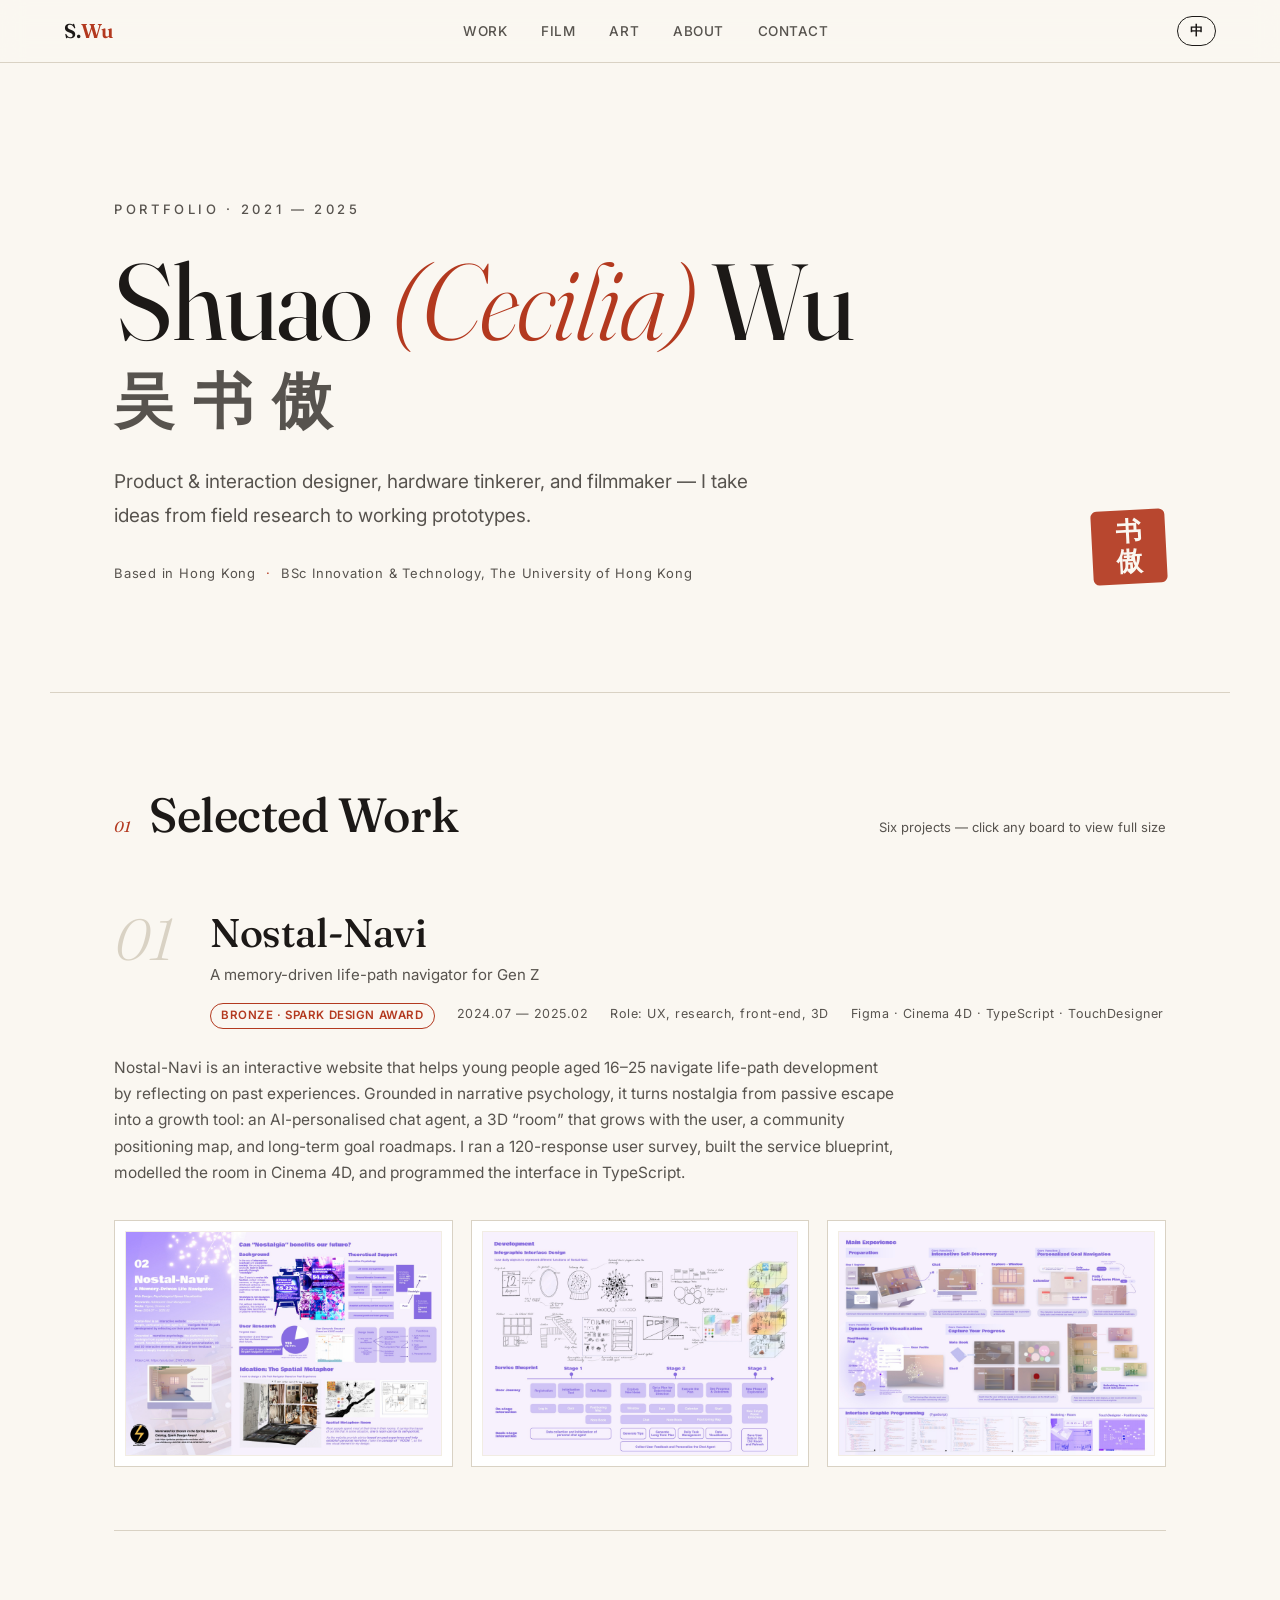
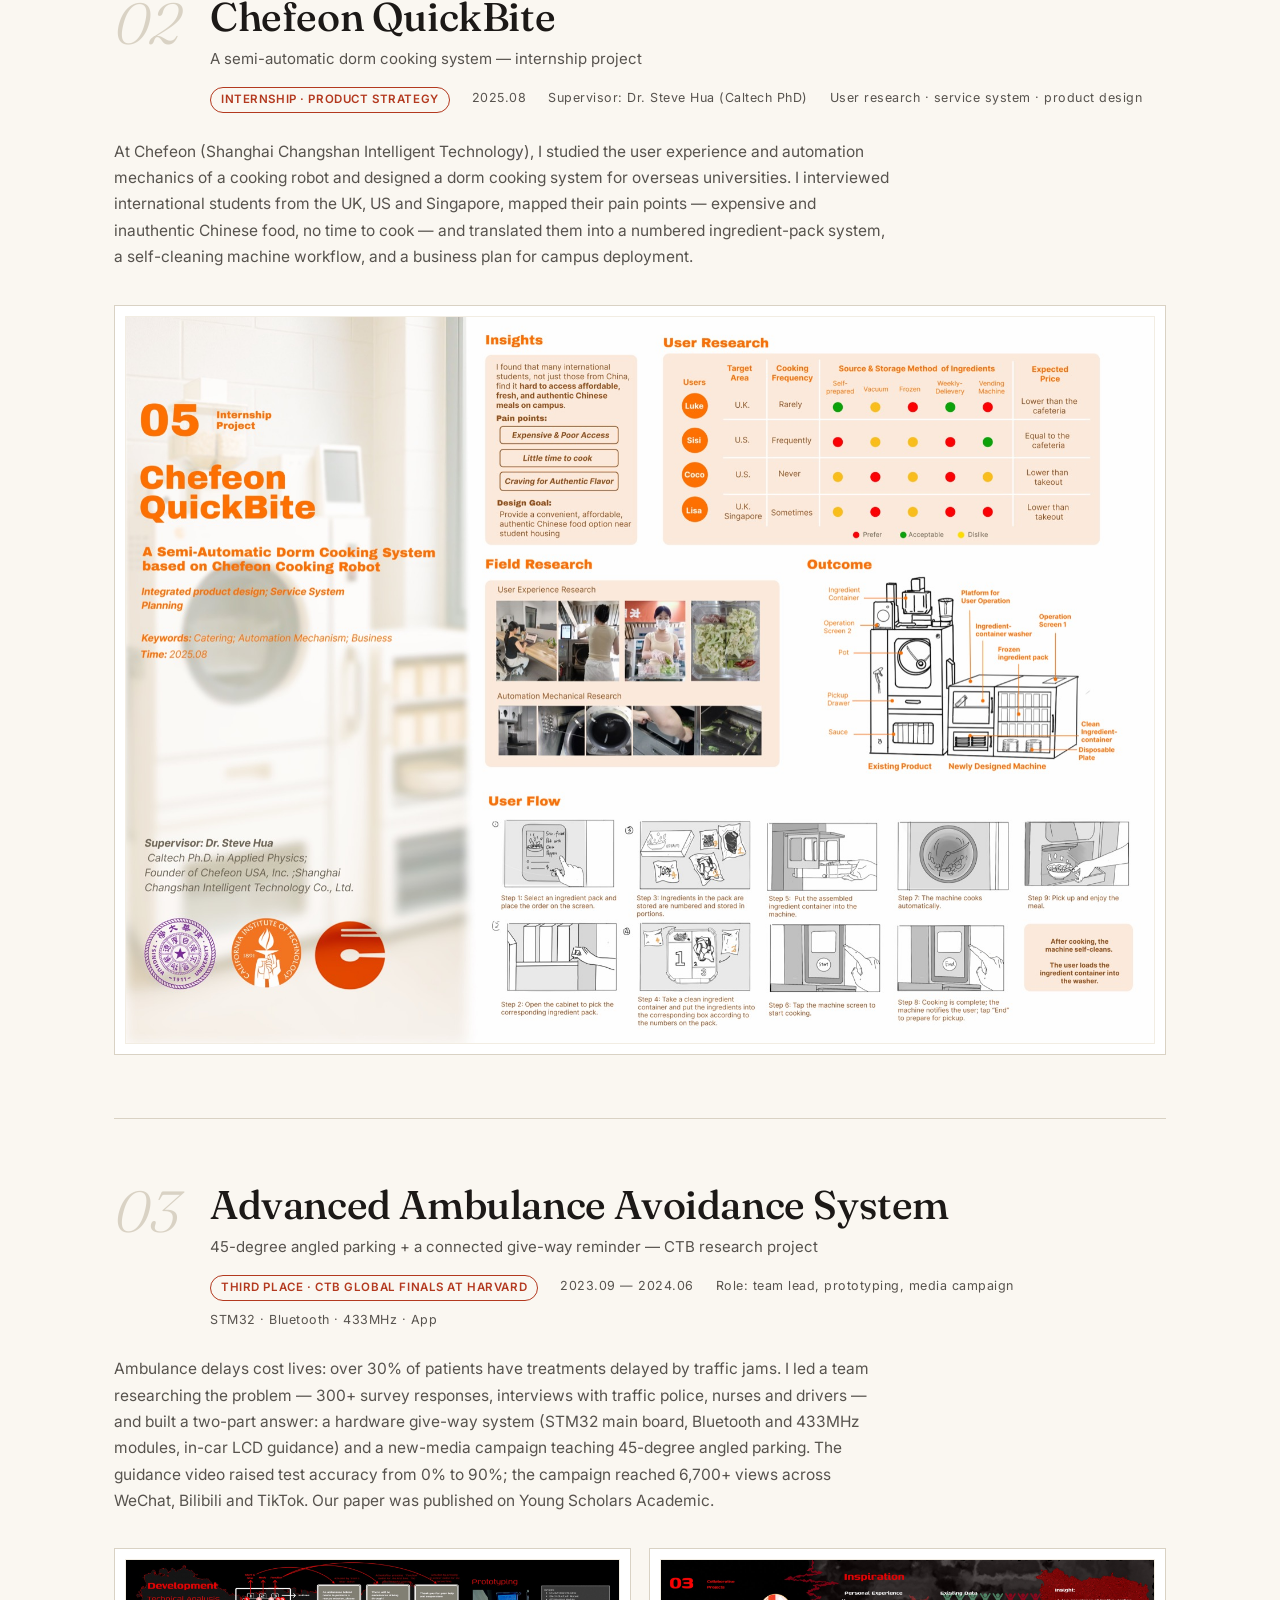
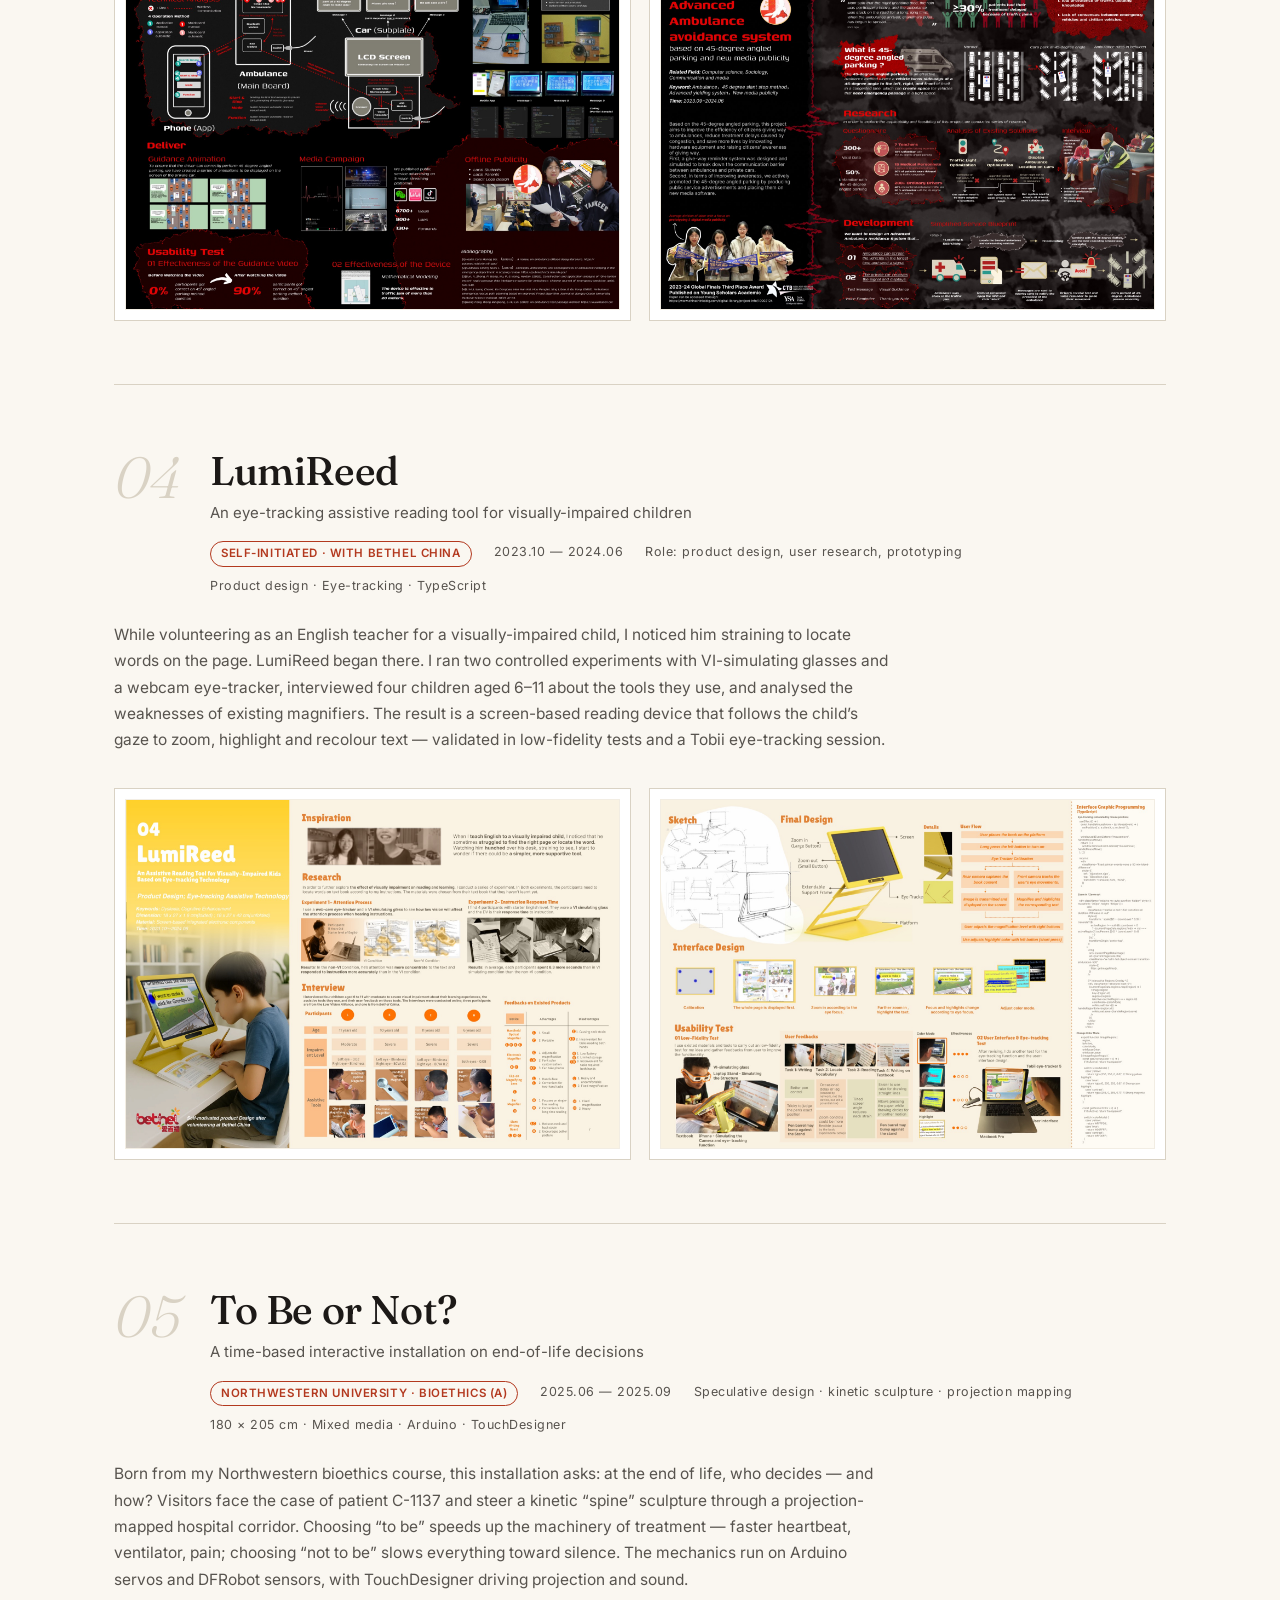
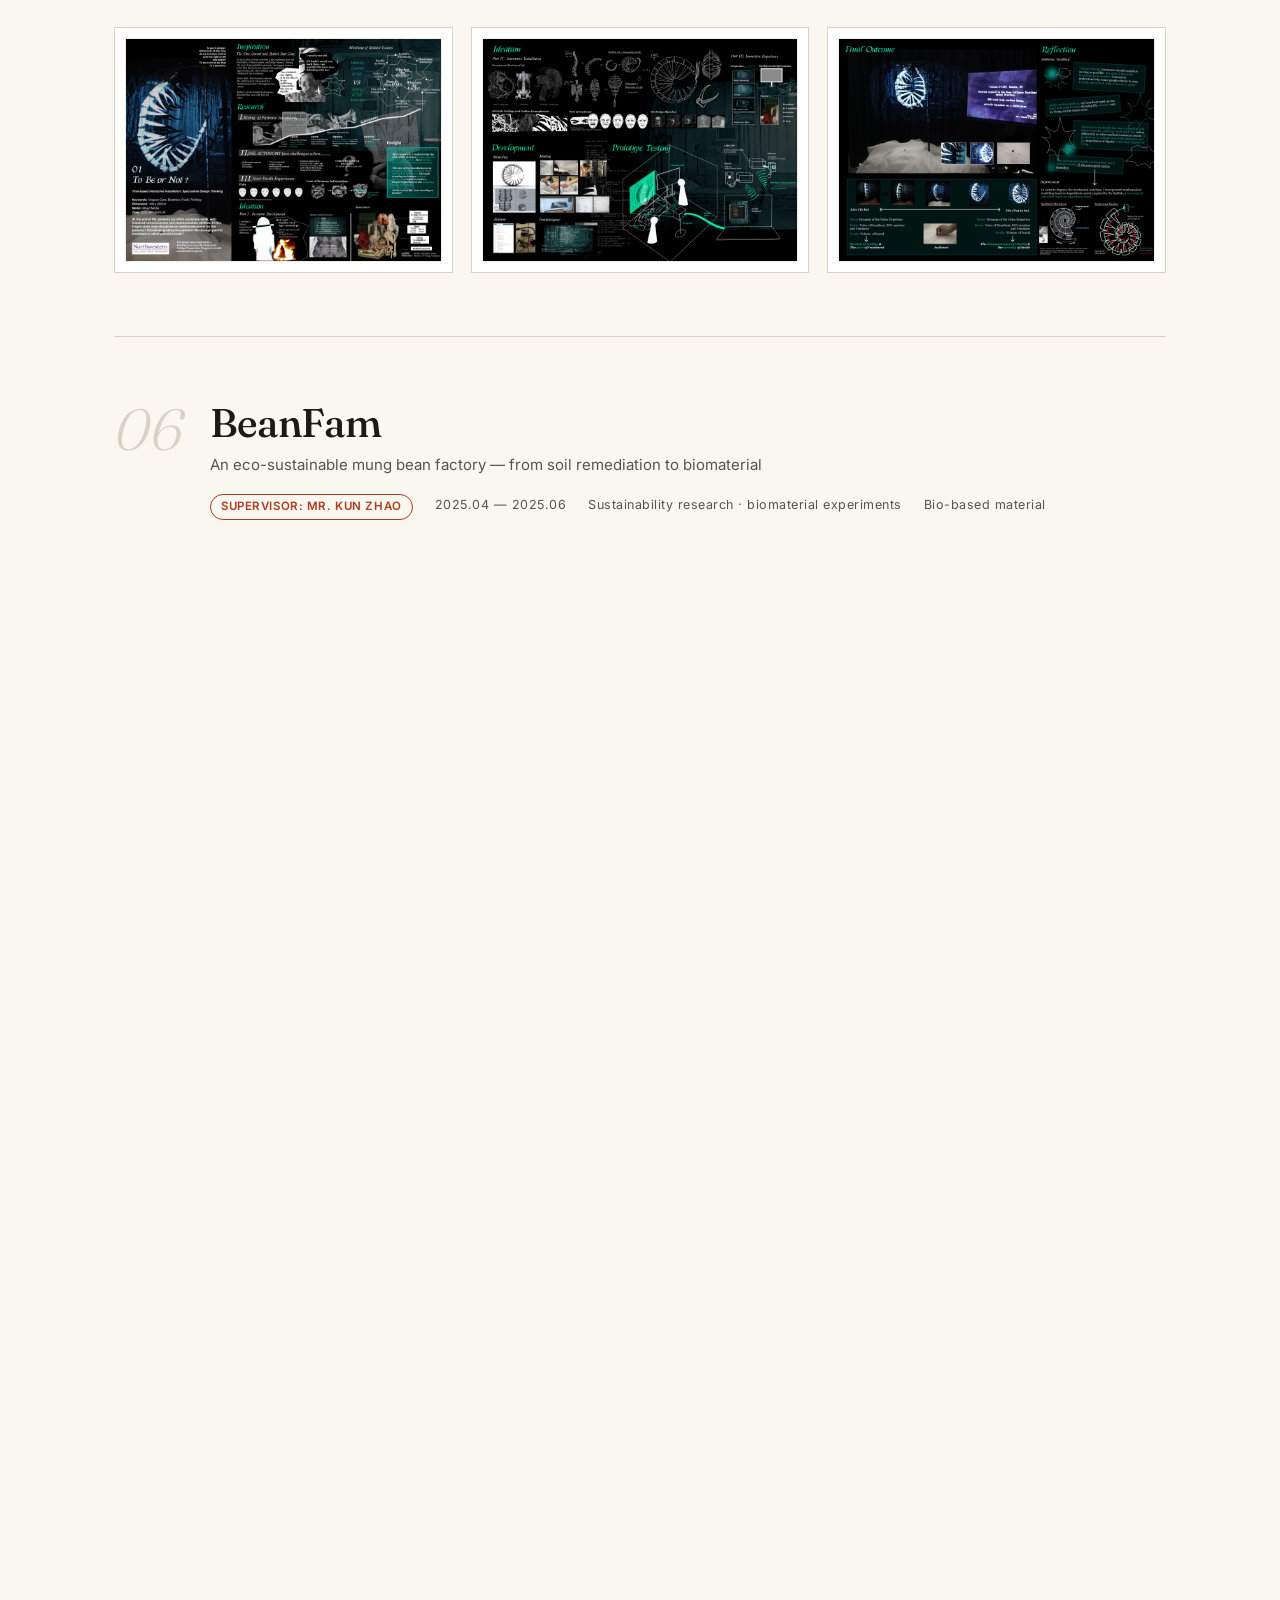
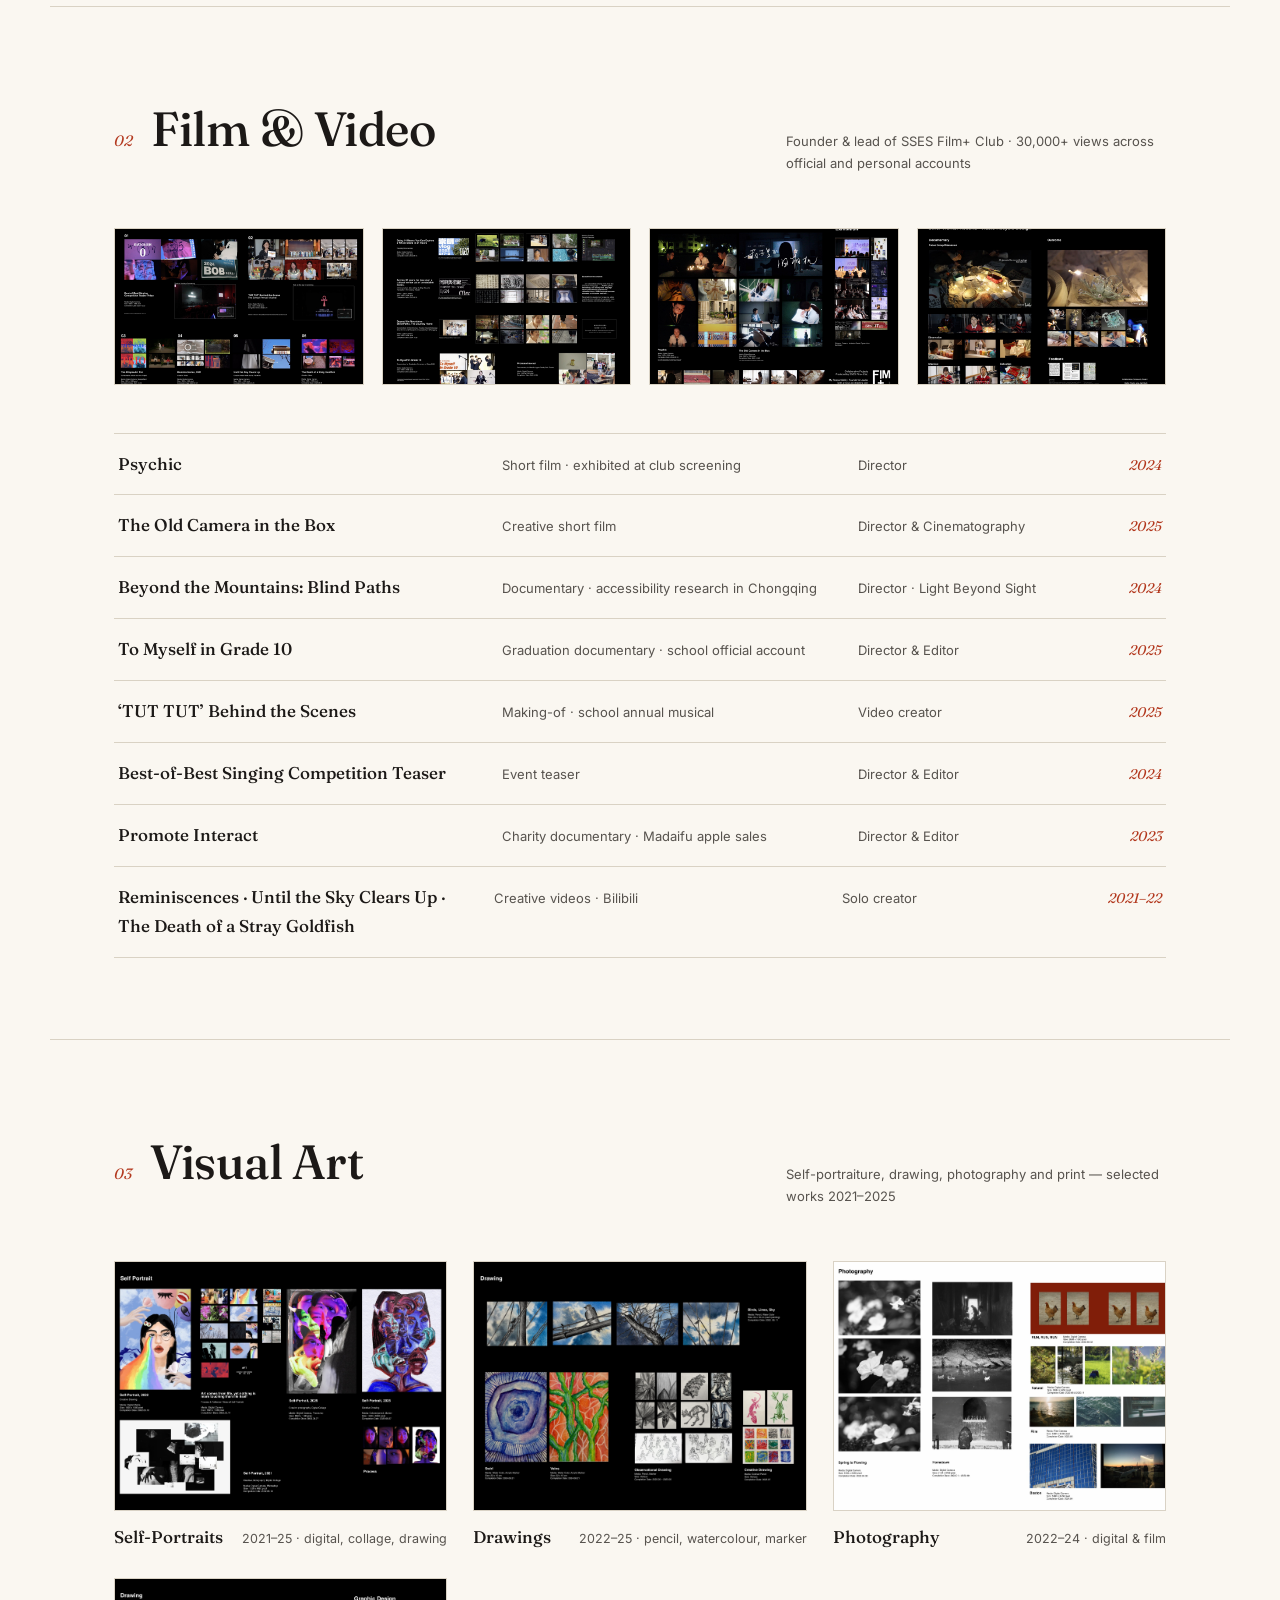
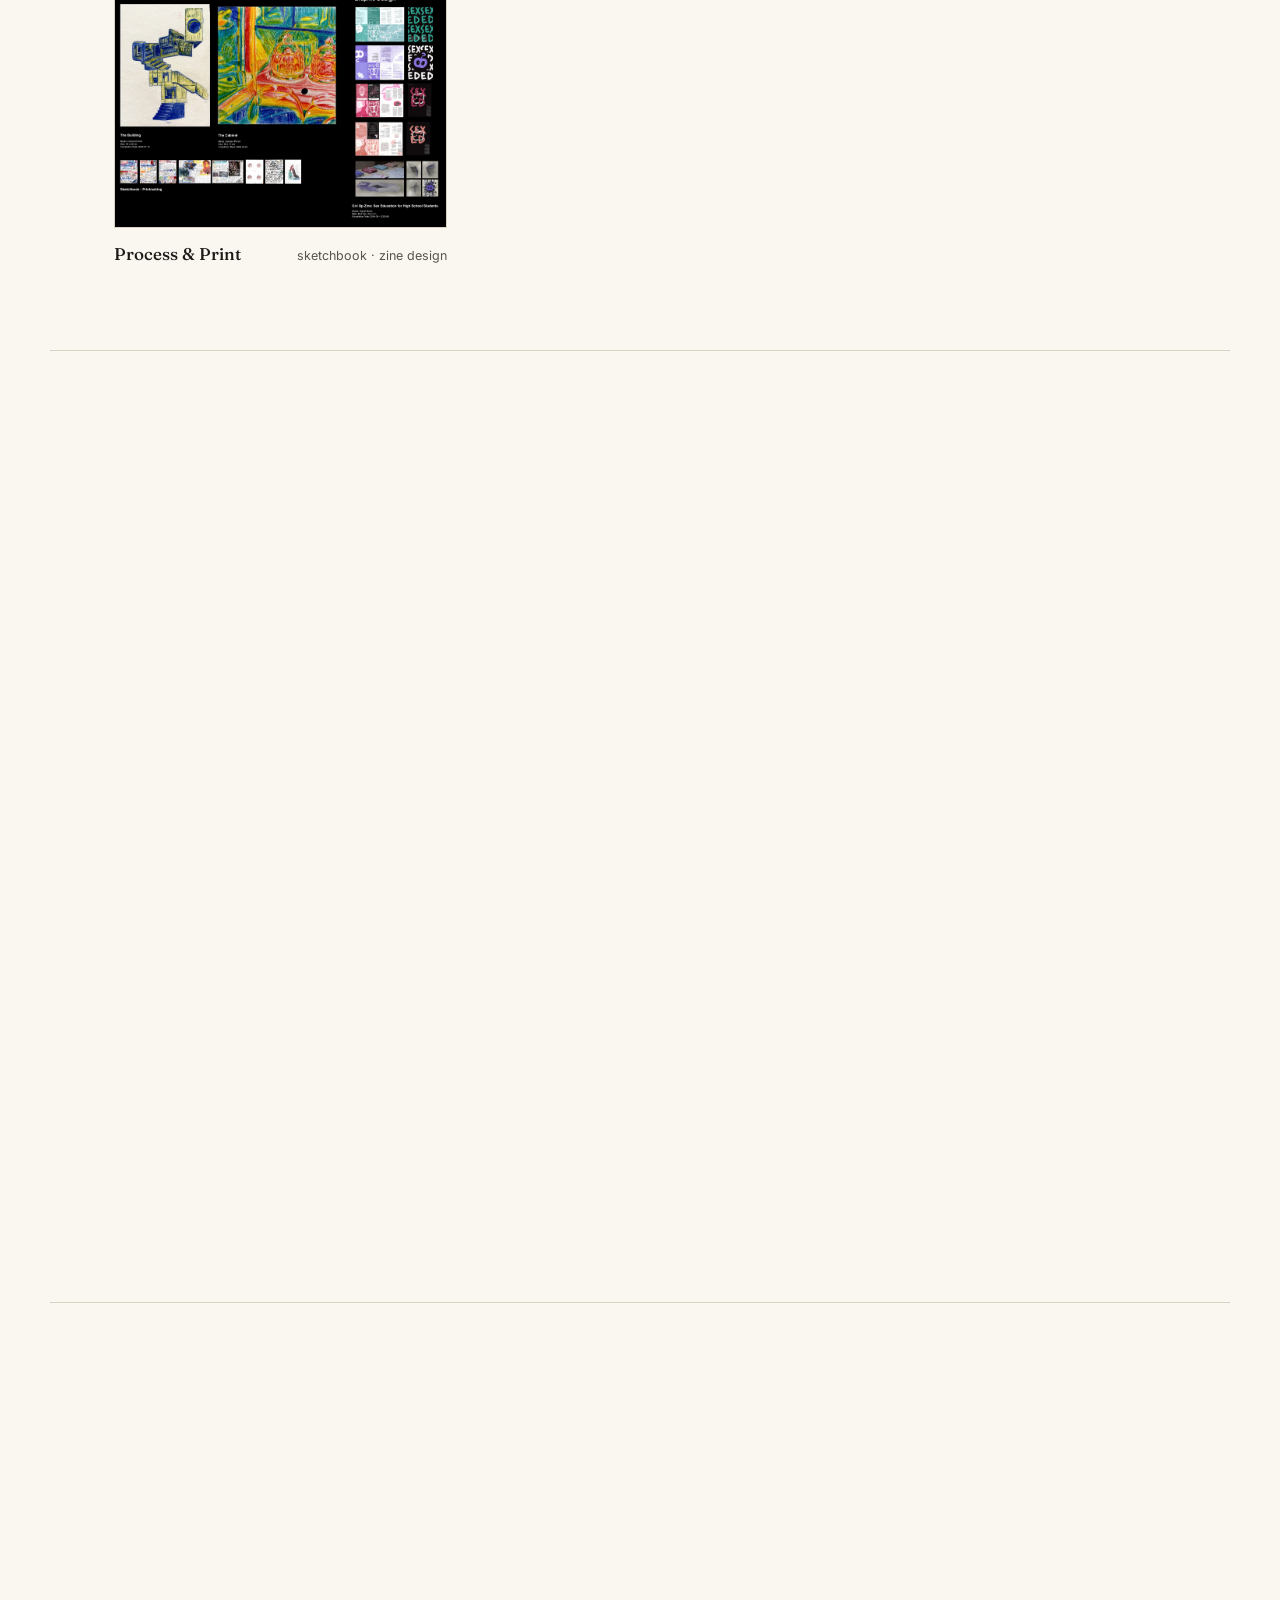
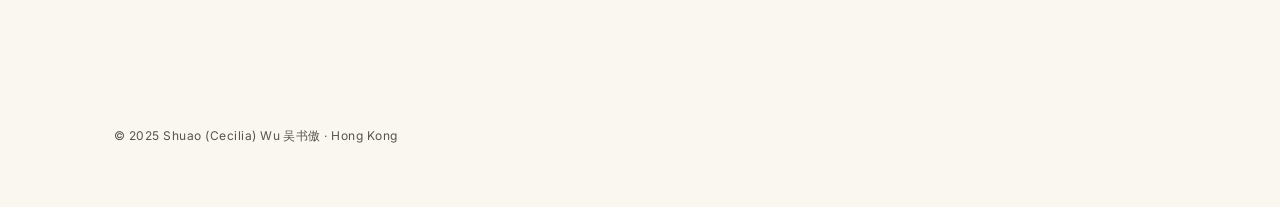
==== index.html @ 500f3b36 "Initial commit: portfolio site" ====
<!DOCTYPE html>
<html lang="en">
<head>
<meta charset="UTF-8">
<meta name="viewport" content="width=device-width, initial-scale=1.0">
<title>Shuao (Cecilia) Wu — Product Design · Interaction · Film</title>
<meta name="description" content="Portfolio of Shuao (Cecilia) Wu — product & interaction designer and filmmaker. Selected works in UX, hardware prototyping, service design, film and fine art.">
<link rel="preconnect" href="https://fonts.googleapis.com">
<link rel="preconnect" href="https://fonts.gstatic.com" crossorigin>
<link href="https://fonts.googleapis.com/css2?family=Fraunces:ital,opsz,wght@0,9..144,300;0,9..144,400;0,9..144,500;0,9..144,600;1,9..144,300;1,9..144,400&family=Inter:wght@300;400;500;600&display=swap" rel="stylesheet">
<link rel="stylesheet" href="styles.css">
</head>
<body>

<!-- ============ NAV ============ -->
<header class="nav">
  <a class="nav-logo" href="#top">S.<span>Wu</span></a>
  <nav class="nav-links">
    <a href="#work" data-en="Work" data-zh="项目">Work</a>
    <a href="#film" data-en="Film" data-zh="影像">Film</a>
    <a href="#art" data-en="Art" data-zh="艺术">Art</a>
    <a href="#about" data-en="About" data-zh="关于">About</a>
    <a href="#contact" data-en="Contact" data-zh="联系">Contact</a>
  </nav>
  <button id="langToggle" class="lang-toggle" aria-label="Switch language">中</button>
</header>

<!-- ============ HERO ============ -->
<section class="hero" id="top">
  <p class="hero-kicker reveal" data-en="Portfolio · 2021 — 2025" data-zh="作品集 · 2021 — 2025">Portfolio · 2021 — 2025</p>
  <h1 class="hero-name reveal">
    <span class="hero-name-en">Shuao <em>(Cecilia)</em> Wu</span>
    <span class="hero-name-zh">吴书傲</span>
  </h1>
  <p class="hero-tag reveal"
     data-en="Product &amp; interaction designer, hardware tinkerer, and filmmaker — I take ideas from field research to working prototypes."
     data-zh="产品与交互设计师、硬件创客、影像创作者——从实地调研到可运行的原型，我负责把想法落地。">
     Product &amp; interaction designer, hardware tinkerer, and filmmaker — I take ideas from field research to working prototypes.</p>
  <div class="hero-meta reveal">
    <span data-en="Based in Hong Kong" data-zh="坐标香港">Based in Hong Kong</span>
    <span class="dot">·</span>
    <span data-en="BSc Innovation &amp; Technology, The University of Hong Kong" data-zh="香港大学 创新与技术理学士">BSc Innovation &amp; Technology, The University of Hong Kong</span>
  </div>
  <div class="seal" aria-hidden="true">书<br>傲</div>
</section>

<!-- ============ WORK ============ -->
<section class="section" id="work">
  <div class="section-head reveal">
    <span class="section-num">01</span>
    <h2 data-en="Selected Work" data-zh="精选项目">Selected Work</h2>
    <span class="section-note" data-en="Six projects — click any board to view full size" data-zh="六个项目 · 点击看大图">Six projects — click any board to view full size</span>
  </div>

  <!-- Project 1 · Nostal-Navi -->
  <article class="project">
    <div class="project-head reveal">
      <span class="project-index">01</span>
      <div class="project-titles">
        <h3>Nostal-Navi</h3>
        <p class="project-sub" data-en="A memory-driven life-path navigator for Gen Z" data-zh="面向 Z 世代的记忆驱动人生导航网站">A memory-driven life-path navigator for Gen Z</p>
      </div>
      <div class="project-meta">
        <span class="badge" data-en="Bronze · Spark Design Award" data-zh="Spark 设计奖 铜奖">Bronze · Spark Design Award</span>
        <span>2024.07 — 2025.02</span>
        <span data-en="Role: UX, research, front-end, 3D" data-zh="职责：用研、UX、前端、三维">Role: UX, research, front-end, 3D</span>
        <span>Figma · Cinema 4D · TypeScript · TouchDesigner</span>
      </div>
    </div>
    <p class="project-desc reveal"
       data-en="Nostal-Navi is an interactive website that helps young people aged 16–25 navigate life-path development by reflecting on past experiences. Grounded in narrative psychology, it turns nostalgia from passive escape into a growth tool: an AI-personalised chat agent, a 3D &ldquo;room&rdquo; that grows with the user, a community positioning map, and long-term goal roadmaps. I ran a 120-response user survey, built the service blueprint, modelled the room in Cinema&nbsp;4D, and programmed the interface in TypeScript."
       data-zh="Nostal-Navi 是一个帮助 16–25 岁年轻人通过回顾过往经历来规划人生路径的交互网站。项目以叙事心理学为理论基础，把怀旧从被动逃避变成成长工具：AI 个性化聊天代理、随用户成长的 3D「房间」、社区定位地图与长期目标路线图。我完成了 120 份用户调研、服务蓝图设计、Cinema 4D 房间建模，并用 TypeScript 编写界面。">
       Nostal-Navi is an interactive website that helps young people aged 16–25 navigate life-path development by reflecting on past experiences. Grounded in narrative psychology, it turns nostalgia from passive escape into a growth tool: an AI-personalised chat agent, a 3D &ldquo;room&rdquo; that grows with the user, a community positioning map, and long-term goal roadmaps. I ran a 120-response user survey, built the service blueprint, modelled the room in Cinema&nbsp;4D, and programmed the interface in TypeScript.</p>
    <div class="boards">
      <figure class="board reveal"><img src="assets/nostal-1.jpg" alt="Nostal-Navi project board — research and concept" loading="lazy"></figure>
      <figure class="board reveal"><img src="assets/nostal-2.jpg" alt="Nostal-Navi project board — development" loading="lazy"></figure>
      <figure class="board reveal"><img src="assets/nostal-3.jpg" alt="Nostal-Navi project board — outcome" loading="lazy"></figure>
    </div>
  </article>

  <!-- Project 2 · Chefeon QuickBite -->
  <article class="project">
    <div class="project-head reveal">
      <span class="project-index">02</span>
      <div class="project-titles">
        <h3>Chefeon QuickBite</h3>
        <p class="project-sub" data-en="A semi-automatic dorm cooking system — internship project" data-zh="半自动宿舍烹饪系统 —— 实习项目">A semi-automatic dorm cooking system — internship project</p>
      </div>
      <div class="project-meta">
        <span class="badge" data-en="Internship · Product Strategy" data-zh="实习 · 产品策略">Internship · Product Strategy</span>
        <span>2025.08</span>
        <span data-en="Supervisor: Dr. Steve Hua (Caltech PhD)" data-zh="导师：Steve Hua 博士（加州理工）">Supervisor: Dr. Steve Hua (Caltech PhD)</span>
        <span data-en="User research · service system · product design" data-zh="用户调研 · 服务系统 · 产品设计">User research · service system · product design</span>
      </div>
    </div>
    <p class="project-desc reveal"
       data-en="At Chefeon (Shanghai Changshan Intelligent Technology), I studied the user experience and automation mechanics of a cooking robot and designed a dorm cooking system for overseas universities. I interviewed international students from the UK, US and Singapore, mapped their pain points — expensive and inauthentic Chinese food, no time to cook — and translated them into a numbered ingredient-pack system, a self-cleaning machine workflow, and a business plan for campus deployment."
       data-zh="在 Chefeon（上海长膳智能科技）实习期间，我研究烹饪机器人的用户体验与自动化机械原理，并为海外高校设计宿舍烹饪系统。我访谈了来自英国、美国和新加坡的留学生，梳理出「中餐贵且不正宗、没时间做饭」等痛点，并将其转化为编号食材包系统、机器自清洁流程，以及校园部署的商业计划。">
       At Chefeon (Shanghai Changshan Intelligent Technology), I studied the user experience and automation mechanics of a cooking robot and designed a dorm cooking system for overseas universities. I interviewed international students from the UK, US and Singapore, mapped their pain points — expensive and inauthentic Chinese food, no time to cook — and translated them into a numbered ingredient-pack system, a self-cleaning machine workflow, and a business plan for campus deployment.</p>
    <div class="boards">
      <figure class="board reveal"><img src="assets/chefeon-1.jpg" alt="Chefeon QuickBite internship project board" loading="lazy"></figure>
    </div>
  </article>

  <!-- Project 3 · Ambulance -->
  <article class="project">
    <div class="project-head reveal">
      <span class="project-index">03</span>
      <div class="project-titles">
        <h3>Advanced Ambulance Avoidance System</h3>
        <p class="project-sub" data-en="45-degree angled parking + a connected give-way reminder — CTB research project" data-zh="45 度斜向停车 + 智能让行提醒系统 —— CTB 研究项目">45-degree angled parking + a connected give-way reminder — CTB research project</p>
      </div>
      <div class="project-meta">
        <span class="badge" data-en="Third Place · CTB Global Finals at Harvard" data-zh="CTB 全球总决赛三等奖（哈佛）">Third Place · CTB Global Finals at Harvard</span>
        <span>2023.09 — 2024.06</span>
        <span data-en="Role: team lead, prototyping, media campaign" data-zh="职责：队长、原型开发、新媒体传播">Role: team lead, prototyping, media campaign</span>
        <span>STM32 · Bluetooth · 433MHz · App</span>
      </div>
    </div>
    <p class="project-desc reveal"
       data-en="Ambulance delays cost lives: over 30% of patients have treatments delayed by traffic jams. I led a team researching the problem — 300+ survey responses, interviews with traffic police, nurses and drivers — and built a two-part answer: a hardware give-way system (STM32 main board, Bluetooth and 433MHz modules, in-car LCD guidance) and a new-media campaign teaching 45-degree angled parking. The guidance video raised test accuracy from 0% to 90%; the campaign reached 6,700+ views across WeChat, Bilibili and TikTok. Our paper was published on Young Scholars Academic."
       data-zh="救护车延误危及生命：超过 30% 的患者因交通拥堵延误治疗。我带领团队调研了这一问题——回收 300+ 份问卷，访谈交警、护士与司机——并给出两部分解决方案：硬件让行系统（STM32 主板、蓝牙与 433MHz 模块、车内 LCD 引导屏）和教授 45 度斜向停车的新媒体传播。引导动画把测试正确率从 0% 提升到 90%；传播活动在微信、Bilibili 和抖音上获得 6,700+ 播放。我们的论文发表在 Young Scholars Academic。">
       Ambulance delays cost lives: over 30% of patients have treatments delayed by traffic jams. I led a team researching the problem — 300+ survey responses, interviews with traffic police, nurses and drivers — and built a two-part answer: a hardware give-way system (STM32 main board, Bluetooth and 433MHz modules, in-car LCD guidance) and a new-media campaign teaching 45-degree angled parking. The guidance video raised test accuracy from 0% to 90%; the campaign reached 6,700+ views across WeChat, Bilibili and TikTok. Our paper was published on Young Scholars Academic.</p>
    <div class="boards">
      <figure class="board reveal"><img src="assets/ambulance-1.jpg" alt="Ambulance avoidance system board — research" loading="lazy"></figure>
      <figure class="board reveal"><img src="assets/ambulance-2.jpg" alt="Ambulance avoidance system board — development and delivery" loading="lazy"></figure>
    </div>
  </article>

  <!-- Project 4 · LumiReed -->
  <article class="project">
    <div class="project-head reveal">
      <span class="project-index">04</span>
      <div class="project-titles">
        <h3>LumiReed</h3>
        <p class="project-sub" data-en="An eye-tracking assistive reading tool for visually-impaired children" data-zh="基于眼动追踪技术的视障儿童助读工具">An eye-tracking assistive reading tool for visually-impaired children</p>
      </div>
      <div class="project-meta">
        <span class="badge" data-en="Self-initiated · with Bethel China" data-zh="自发项目 · 与 Bethel China 合作">Self-initiated · with Bethel China</span>
        <span>2023.10 — 2024.06</span>
        <span data-en="Role: product design, user research, prototyping" data-zh="职责：产品设计、用研、原型测试">Role: product design, user research, prototyping</span>
        <span>Product design · Eye-tracking · TypeScript</span>
      </div>
    </div>
    <p class="project-desc reveal"
       data-en="While volunteering as an English teacher for a visually-impaired child, I noticed him straining to locate words on the page. LumiReed began there. I ran two controlled experiments with VI-simulating glasses and a webcam eye-tracker, interviewed four children aged 6–11 about the tools they use, and analysed the weaknesses of existing magnifiers. The result is a screen-based reading device that follows the child&rsquo;s gaze to zoom, highlight and recolour text — validated in low-fidelity tests and a Tobii eye-tracking session."
       data-zh="在给一名视障儿童做英语支教时，我发现他总要费力地在书页上寻找单词——LumiReed 由此诞生。我用视障模拟镜和摄像头眼动仪做了两组对照实验，访谈了四名 6–11 岁的视障儿童，并分析了现有助读工具的缺陷。最终成果是一台屏幕式助读设备：跟随孩子的视线自动缩放、高亮并调整文字颜色——已完成低保真测试和 Tobii 眼动仪验证。">
       While volunteering as an English teacher for a visually-impaired child, I noticed him straining to locate words on the page. LumiReed began there. I ran two controlled experiments with VI-simulating glasses and a webcam eye-tracker, interviewed four children aged 6–11 about the tools they use, and analysed the weaknesses of existing magnifiers. The result is a screen-based reading device that follows the child&rsquo;s gaze to zoom, highlight and recolour text — validated in low-fidelity tests and a Tobii eye-tracking session.</p>
    <div class="boards">
      <figure class="board reveal"><img src="assets/lumireed-1.jpg" alt="LumiReed board — research and interviews" loading="lazy"></figure>
      <figure class="board reveal"><img src="assets/lumireed-2.jpg" alt="LumiReed board — design, interface and testing" loading="lazy"></figure>
    </div>
  </article>

  <!-- Project 5 · To Be or Not -->
  <article class="project">
    <div class="project-head reveal">
      <span class="project-index">05</span>
      <div class="project-titles">
        <h3>To Be or Not?</h3>
        <p class="project-sub" data-en="A time-based interactive installation on end-of-life decisions" data-zh="关于临终决策的时基互动装置">A time-based interactive installation on end-of-life decisions</p>
      </div>
      <div class="project-meta">
        <span class="badge" data-en="Northwestern University · Bioethics (A)" data-zh="西北大学 · 生物伦理学课程（A）">Northwestern University · Bioethics (A)</span>
        <span>2025.06 — 2025.09</span>
        <span data-en="Speculative design · kinetic sculpture · projection mapping" data-zh="思辨设计 · 动力雕塑 · 投影映射">Speculative design · kinetic sculpture · projection mapping</span>
        <span>180 × 205 cm · Mixed media · Arduino · TouchDesigner</span>
      </div>
    </div>
    <p class="project-desc reveal"
       data-en="Born from my Northwestern bioethics course, this installation asks: at the end of life, who decides — and how? Visitors face the case of patient C-1137 and steer a kinetic &ldquo;spine&rdquo; sculpture through a projection-mapped hospital corridor. Choosing &ldquo;to be&rdquo; speeds up the machinery of treatment — faster heartbeat, ventilator, pain; choosing &ldquo;not to be&rdquo; slows everything toward silence. The mechanics run on Arduino servos and DFRobot sensors, with TouchDesigner driving projection and sound."
       data-zh="这个装置诞生于我在西北大学的生物伦理学课程，它追问：临终时刻，谁来决定、如何决定？观众面对 C-1137 号病人的病例，操控一件动能「脊柱」雕塑，穿行于投影映射的医院走廊。选择「生」会加速治疗的机械运转——更快的心跳、呼吸机和疼痛；选择「止」则让一切渐归寂静。机械结构由 Arduino 舵机和 DFRobot 传感器驱动，投影与声音由 TouchDesigner 控制。">
       Born from my Northwestern bioethics course, this installation asks: at the end of life, who decides — and how? Visitors face the case of patient C-1137 and steer a kinetic &ldquo;spine&rdquo; sculpture through a projection-mapped hospital corridor. Choosing &ldquo;to be&rdquo; speeds up the machinery of treatment — faster heartbeat, ventilator, pain; choosing &ldquo;not to be&rdquo; slows everything toward silence. The mechanics run on Arduino servos and DFRobot sensors, with TouchDesigner driving projection and sound.</p>
    <div class="boards">
      <figure class="board reveal"><img src="assets/tobenot-research.jpg" alt="To Be or Not board — inspiration and research" loading="lazy"></figure>
      <figure class="board reveal"><img src="assets/tobenot-dev.jpg" alt="To Be or Not board — development and prototype" loading="lazy"></figure>
      <figure class="board reveal"><img src="assets/tobenot-outcome.jpg" alt="To Be or Not board — final outcome" loading="lazy"></figure>
    </div>
  </article>

  <!-- Project 6 · BeanFam -->
  <article class="project">
    <div class="project-head reveal">
      <span class="project-index">06</span>
      <div class="project-titles">
        <h3>BeanFam</h3>
        <p class="project-sub" data-en="An eco-sustainable mung bean factory — from soil remediation to biomaterial" data-zh="生态可持续绿豆工厂 —— 从土壤修复到生物材料">An eco-sustainable mung bean factory — from soil remediation to biomaterial</p>
      </div>
      <div class="project-meta">
        <span class="badge" data-en="Supervisor: Mr. Kun Zhao" data-zh="导师：赵坤老师">Supervisor: Mr. Kun Zhao</span>
        <span>2025.04 — 2025.06</span>
        <span data-en="Sustainability research · biomaterial experiments" data-zh="可持续研究 · 生物材料实验">Sustainability research · biomaterial experiments</span>
        <span data-en="Bio-based material" data-zh="生物基材料">Bio-based material</span>
      </div>
    </div>
    <p class="project-desc reveal"
       data-en="Roughly 14–17% of global croplands exceed safe copper levels. BeanFam explores the mung bean as a remediation engine: inoculated with Rhizobium, the plants cut copper concentration in contaminated soil by 29% (vs 8% in the control). The harvest becomes food and juice; the waste becomes bioplastic. I documented full growth cycles, ran sucrose and vitamin-C experiments, and prototyped gelatin–glycerol sheets from sprout and root waste."
       data-zh="全球约 14–17% 的农田铜含量超标。BeanFam 探索把绿豆作为修复引擎：接种根瘤菌后，植株使污染土壤的铜浓度下降 29%（对照组仅 8%）。收成可食用、可榨汁；废弃物则制成生物塑料。我完整记录了生长周期，做了蔗糖与维生素 C 实验，并用豆芽和根须废料试制了明胶–甘油生物材料片。">
       Roughly 14–17% of global croplands exceed safe copper levels. BeanFam explores the mung bean as a remediation engine: inoculated with Rhizobium, the plants cut copper concentration in contaminated soil by 29% (vs 8% in the control). The harvest becomes food and juice; the waste becomes bioplastic. I documented full growth cycles, ran sucrose and vitamin-C experiments, and prototyped gelatin–glycerol sheets from sprout and root waste.</p>
    <div class="boards">
      <figure class="board reveal"><img src="assets/beanfam-1.jpg" alt="BeanFam eco-sustainable mung bean factory board" loading="lazy"></figure>
    </div>
  </article>
</section>

<!-- ============ FILM ============ -->
<section class="section" id="film">
  <div class="section-head reveal">
    <span class="section-num">02</span>
    <h2 data-en="Film &amp; Video" data-zh="影像作品">Film &amp; Video</h2>
    <span class="section-note" data-en="Founder &amp; lead of SSES Film+ Club · 30,000+ views across official and personal accounts" data-zh="SSES Film+ 电影社创始人 · 官方与个人账号累计 30,000+ 播放">Founder &amp; lead of SSES Film+ Club · 30,000+ views across official and personal accounts</span>
  </div>

  <div class="film-grid">
    <figure class="film-still reveal"><img src="assets/video-still-1.jpg" alt="Creative and event video stills" loading="lazy"></figure>
    <figure class="film-still reveal"><img src="assets/video-still-2.jpg" alt="Documentary stills" loading="lazy"></figure>
    <figure class="film-still reveal"><img src="assets/video-still-3.jpg" alt="Short film stills" loading="lazy"></figure>
    <figure class="film-still reveal"><img src="assets/video-still-4.jpg" alt="Film production stills" loading="lazy"></figure>
  </div>

  <ul class="index-list">
    <li class="index-row reveal">
      <span class="index-title">Psychic</span>
      <span class="index-type" data-en="Short film · exhibited at club screening" data-zh="短片 · 社团展映">Short film · exhibited at club screening</span>
      <span class="index-role" data-en="Director" data-zh="导演">Director</span>
      <span class="index-year">2024</span>
    </li>
    <li class="index-row reveal">
      <span class="index-title">The Old Camera in the Box</span>
      <span class="index-type" data-en="Creative short film" data-zh="创意短片">Creative short film</span>
      <span class="index-role" data-en="Director &amp; Cinematography" data-zh="导演 / 摄影">Director &amp; Cinematography</span>
      <span class="index-year">2025</span>
    </li>
    <li class="index-row reveal">
      <span class="index-title">Beyond the Mountains: Blind Paths</span>
      <span class="index-type" data-en="Documentary · accessibility research in Chongqing" data-zh="纪录片 · 重庆无障碍调研">Documentary · accessibility research in Chongqing</span>
      <span class="index-role" data-en="Director · Light Beyond Sight" data-zh="导演 · Light Beyond Sight 项目">Director · Light Beyond Sight</span>
      <span class="index-year">2024</span>
    </li>
    <li class="index-row reveal">
      <span class="index-title">To Myself in Grade 10</span>
      <span class="index-type" data-en="Graduation documentary · school official account" data-zh="毕业纪录片 · 学校官方账号发布">Graduation documentary · school official account</span>
      <span class="index-role" data-en="Director &amp; Editor" data-zh="导演 / 剪辑">Director &amp; Editor</span>
      <span class="index-year">2025</span>
    </li>
    <li class="index-row reveal">
      <span class="index-title">&lsquo;TUT TUT&rsquo; Behind the Scenes</span>
      <span class="index-type" data-en="Making-of · school annual musical" data-zh="幕后纪录 · 学校年度音乐剧">Making-of · school annual musical</span>
      <span class="index-role" data-en="Video creator" data-zh="视频创作">Video creator</span>
      <span class="index-year">2025</span>
    </li>
    <li class="index-row reveal">
      <span class="index-title">Best-of-Best Singing Competition Teaser</span>
      <span class="index-type" data-en="Event teaser" data-zh="赛事预告片">Event teaser</span>
      <span class="index-role" data-en="Director &amp; Editor" data-zh="导演 / 剪辑">Director &amp; Editor</span>
      <span class="index-year">2024</span>
    </li>
    <li class="index-row reveal">
      <span class="index-title">Promote Interact</span>
      <span class="index-type" data-en="Charity documentary · Madaifu apple sales" data-zh="公益纪录片 · 麻袋会苹果义卖">Charity documentary · Madaifu apple sales</span>
      <span class="index-role" data-en="Director &amp; Editor" data-zh="导演 / 剪辑">Director &amp; Editor</span>
      <span class="index-year">2023</span>
    </li>
    <li class="index-row reveal">
      <span class="index-title">Reminiscences · Until the Sky Clears Up · The Death of a Stray Goldfish</span>
      <span class="index-type" data-en="Creative videos · Bilibili" data-zh="创意视频 · Bilibili">Creative videos · Bilibili</span>
      <span class="index-role" data-en="Solo creator" data-zh="独立创作">Solo creator</span>
      <span class="index-year">2021–22</span>
    </li>
  </ul>
</section>

<!-- ============ ART ============ -->
<section class="section" id="art">
  <div class="section-head reveal">
    <span class="section-num">03</span>
    <h2 data-en="Visual Art" data-zh="视觉艺术">Visual Art</h2>
    <span class="section-note" data-en="Self-portraiture, drawing, photography and print — selected works 2021–2025" data-zh="自画像、绘画、摄影与版画 —— 2021–2025 精选">Self-portraiture, drawing, photography and print — selected works 2021–2025</span>
  </div>
  <div class="art-grid">
    <figure class="art-item reveal">
      <img src="assets/art-selfportrait2.jpg" alt="Self-portrait works 2021–2025" loading="lazy">
      <figcaption><span data-en="Self-Portraits" data-zh="自画像系列">Self-Portraits</span><em>2021–25 · digital, collage, drawing</em></figcaption>
    </figure>
    <figure class="art-item reveal">
      <img src="assets/art-drawing.jpg" alt="Selected drawings" loading="lazy">
      <figcaption><span data-en="Drawings" data-zh="绘画">Drawings</span><em>2022–25 · pencil, watercolour, marker</em></figcaption>
    </figure>
    <figure class="art-item reveal">
      <img src="assets/art-photo.jpg" alt="Photography works" loading="lazy">
      <figcaption><span data-en="Photography" data-zh="摄影">Photography</span><em>2022–24 · digital &amp; film</em></figcaption>
    </figure>
    <figure class="art-item reveal">
      <img src="assets/art-selfportrait.jpg" alt="Process and zine graphic design" loading="lazy">
      <figcaption><span data-en="Process &amp; Print" data-zh="过程与版画">Process &amp; Print</span><em>sketchbook · zine design</em></figcaption>
    </figure>
  </div>
</section>

<!-- ============ ABOUT ============ -->
<section class="section" id="about">
  <div class="section-head reveal">
    <span class="section-num">04</span>
    <h2 data-en="About" data-zh="关于我">About</h2>
  </div>
  <div class="about-grid">
    <div class="about-bio reveal">
      <p data-en="I&rsquo;m a designer and maker from Shanghai, now studying Innovation &amp; Technology at the University of Hong Kong on a full entrance scholarship. My work moves between research, product and film: an award-winning web experience, medical-hardware prototypes, assistive devices tested with real users, and a student film club I founded that has produced six shorts."
         data-zh="我是来自上海的设计师与创作者，现就读于香港大学创新与技术专业（全额入学奖学金）。我的工作在调研、产品与影像之间流动：获奖的网页体验、医疗硬件原型、与真实用户测试过的助读设备，以及我创立并已产出六部短片的学生电影社。">
         I&rsquo;m a designer and maker from Shanghai, now studying Innovation &amp; Technology at the University of Hong Kong on a full entrance scholarship. My work moves between research, product and film: an award-winning web experience, medical-hardware prototypes, assistive devices tested with real users, and a student film club I founded that has produced six shorts.</p>
      <p data-en="Previously: product strategy intern at Chefeon (cooking-robot startup), product developer with Bethel China for visually-impaired children, and two-term maker at the Mushroom Cloud accelerator with DFRobot — two Top-3 prototypes, exhibited at Maker Faire Shenzhen and Tokyo."
         data-zh="过往经历：Chefeon 烹饪机器人创业公司产品策略实习、为 Bethel China 视障儿童项目担任产品开发、蘑菇云创客空间两期创客（DFRobot 合作）——两件作品获 Top 3，并参展深圳与东京 Maker Faire。">
         Previously: product strategy intern at Chefeon (cooking-robot startup), product developer with Bethel China for visually-impaired children, and two-term maker at the Mushroom Cloud accelerator with DFRobot — two Top-3 prototypes, exhibited at Maker Faire Shenzhen and Tokyo.</p>
    </div>
    <div class="about-facts">
      <div class="fact reveal">
        <h4 data-en="Education" data-zh="教育">Education</h4>
        <p><strong>The University of Hong Kong</strong> — BSc Innovation &amp; Technology, 2026–<br><em data-en="HKU Entrance Scholarship (full tuition)" data-zh="港大入学奖学金（全额学费）">HKU Entrance Scholarship (full tuition)</em></p>
        <p><strong>Shanghai Shangde Experimental School</strong> — IB Diploma, 44/45, rank 1/80, 2026</p>
        <p><strong>Northwestern University</strong> — College Prep, Bioethics, GPA 4.0, 2024</p>
      </div>
      <div class="fact reveal">
        <h4 data-en="Selected awards" data-zh="奖项精选">Selected awards</h4>
        <p><strong>Spark Design Award</strong> — Bronze, Spring Student Catalog, 2025</p>
        <p><strong>China Thinks Big (CTB)</strong> — Global Finals Third Place, Harvard; Hackathon Outstanding Project, 2024</p>
        <p><strong>Rotary International</strong> — Club Excellence Award ×2 (Interact), 2023–25</p>
      </div>
      <div class="fact reveal">
        <h4 data-en="Leadership" data-zh="社团领导">Leadership</h4>
        <p><strong data-en="President, Interact Club (Rotary)" data-zh="Interact 社长（国际扶轮）">President, Interact Club (Rotary)</strong> — raised 150,000+ CNY for charities, 2023–26</p>
        <p><strong data-en="Founder, Film+ Club" data-zh="Film+ 电影社创始人">Founder, Film+ Club</strong> — 40+ members, 6+ shorts, exhibition with indie filmmakers, 2023–26</p>
      </div>
      <div class="fact reveal">
        <h4 data-en="Tools" data-zh="工具">Tools</h4>
        <p>Figma · Tableau · Arduino · TouchDesigner · Cinema 4D · DaVinci Resolve · TypeScript · AI-assisted development</p>
      </div>
    </div>
  </div>
</section>

<!-- ============ CONTACT ============ -->
<footer class="footer" id="contact">
  <div class="section-head reveal">
    <span class="section-num">05</span>
    <h2 data-en="Contact" data-zh="联系">Contact</h2>
  </div>
  <p class="footer-lead reveal" data-en="Open to internships and collaborations in product, interaction and creative technology."
     data-zh="欢迎产品、交互与创意技术方向的实习与合作机会。">Open to internships and collaborations in product, interaction and creative technology.</p>
  <div class="footer-links reveal">
    <a href="mailto:shuaowu07@connect.hku.hk">shuaowu07@connect.hku.hk</a>
    <a href="mailto:wushuao0@gmail.com">wushuao0@gmail.com</a>
  </div>
  <p class="footer-fine">© 2025 Shuao (Cecilia) Wu 吴书傲 · Hong Kong</p>
</footer>

<!-- ============ LIGHTBOX ============ -->
<div class="lightbox" id="lightbox" aria-hidden="true">
  <button class="lightbox-close" aria-label="Close">&times;</button>
  <img class="lightbox-img" src="" alt="Enlarged project board">
</div>

<script src="app.js"></script>
</body>
</html>
---- styles.css ----
/* ============================================================
   Shuao (Cecilia) Wu — Portfolio
   Editorial magazine style · warm paper · ink · vermilion seal
   ============================================================ */

:root {
  --paper: #faf7f1;
  --paper-2: #f2ede3;
  --ink: #1c1917;
  --ink-soft: #57534e;
  --line: #d9d2c4;
  --seal: #b3391f;
  --serif: "Fraunces", "Songti SC", "Noto Serif CJK SC", "SimSun", serif;
  --sans: "Inter", "PingFang SC", "Noto Sans CJK SC", "Microsoft YaHei", sans-serif;
  --max: 1180px;
  --pad: clamp(20px, 5vw, 64px);
}

* { margin: 0; padding: 0; box-sizing: border-box; }

html { scroll-behavior: smooth; }

body {
  background: var(--paper);
  color: var(--ink);
  font-family: var(--sans);
  font-weight: 400;
  font-size: 16px;
  line-height: 1.7;
  -webkit-font-smoothing: antialiased;
}

img { display: block; width: 100%; height: auto; }

::selection { background: var(--seal); color: var(--paper); }

/* ============ NAV ============ */
.nav {
  position: fixed;
  top: 0; left: 0; right: 0;
  z-index: 50;
  display: flex;
  align-items: center;
  justify-content: space-between;
  padding: 14px var(--pad);
  background: rgba(250, 247, 241, 0.88);
  backdrop-filter: blur(12px);
  -webkit-backdrop-filter: blur(12px);
  border-bottom: 1px solid var(--line);
}

.nav-logo {
  font-family: var(--serif);
  font-weight: 600;
  font-size: 20px;
  color: var(--ink);
  text-decoration: none;
  letter-spacing: 0.02em;
}
.nav-logo span { color: var(--seal); }

.nav-links { display: flex; gap: clamp(14px, 3vw, 34px); }

.nav-links a {
  color: var(--ink-soft);
  text-decoration: none;
  font-size: 13.5px;
  font-weight: 500;
  letter-spacing: 0.04em;
  text-transform: uppercase;
  transition: color 0.2s;
}
.nav-links a:hover { color: var(--seal); }

.lang-toggle {
  border: 1px solid var(--ink);
  background: transparent;
  color: var(--ink);
  font-family: var(--sans);
  font-size: 13px;
  font-weight: 600;
  padding: 5px 12px;
  border-radius: 999px;
  cursor: pointer;
  transition: all 0.2s;
}
.lang-toggle:hover { background: var(--ink); color: var(--paper); }

/* ============ HERO ============ */
.hero {
  position: relative;
  max-width: var(--max);
  margin: 0 auto;
  padding: clamp(140px, 22vh, 220px) var(--pad) clamp(70px, 12vh, 130px);
}

.hero-kicker {
  font-size: 13px;
  font-weight: 500;
  letter-spacing: 0.28em;
  text-transform: uppercase;
  color: var(--ink-soft);
  margin-bottom: 26px;
}

.hero-name { line-height: 1.02; margin-bottom: 34px; }

.hero-name-en {
  display: block;
  font-family: var(--serif);
  font-weight: 400;
  font-size: clamp(44px, 8.5vw, 108px);
  letter-spacing: -0.02em;
}
.hero-name-en em { font-style: italic; font-weight: 300; color: var(--seal); }

.hero-name-zh {
  display: block;
  font-family: "Songti SC", "Noto Serif CJK SC", var(--serif);
  font-weight: 600;
  font-size: clamp(30px, 5vw, 60px);
  letter-spacing: 0.32em;
  margin-top: 14px;
  color: var(--ink-soft);
}

.hero-tag {
  max-width: 640px;
  font-size: clamp(16px, 2vw, 19px);
  line-height: 1.75;
  color: var(--ink-soft);
}

.hero-meta {
  margin-top: 30px;
  font-size: 13px;
  letter-spacing: 0.06em;
  color: var(--ink-soft);
  display: flex;
  flex-wrap: wrap;
  gap: 10px;
  align-items: center;
}
.hero-meta .dot { color: var(--seal); }

.seal {
  position: absolute;
  right: var(--pad);
  bottom: clamp(70px, 12vh, 130px);
  width: 74px; height: 74px;
  background: var(--seal);
  color: var(--paper);
  font-family: "Songti SC", "Noto Serif CJK SC", var(--serif);
  font-size: 26px;
  font-weight: 700;
  line-height: 1.15;
  display: flex;
  align-items: center;
  justify-content: center;
  text-align: center;
  border-radius: 6px;
  transform: rotate(-3deg);
  opacity: 0.92;
}

/* ============ SECTIONS ============ */
.section {
  max-width: var(--max);
  margin: 0 auto;
  padding: clamp(56px, 9vh, 110px) var(--pad);
  border-top: 1px solid var(--line);
}

.section-head {
  display: flex;
  align-items: baseline;
  gap: 18px;
  flex-wrap: wrap;
  margin-bottom: clamp(36px, 6vh, 64px);
}

.section-num {
  font-family: var(--serif);
  font-style: italic;
  font-size: 15px;
  color: var(--seal);
}

.section-head h2 {
  font-family: var(--serif);
  font-weight: 500;
  font-size: clamp(30px, 4.5vw, 48px);
  letter-spacing: -0.01em;
}

.section-note {
  margin-left: auto;
  font-size: 13px;
  color: var(--ink-soft);
  max-width: 380px;
}

/* ============ PROJECTS ============ */
.project {
  padding: clamp(40px, 7vh, 80px) 0;
  border-top: 1px solid var(--line);
}
.project:first-of-type { border-top: none; padding-top: 0; }

.project-head {
  display: grid;
  grid-template-columns: auto 1fr;
  gap: 8px 26px;
  align-items: start;
  margin-bottom: 26px;
}

.project-index {
  grid-row: span 2;
  font-family: var(--serif);
  font-style: italic;
  font-weight: 300;
  font-size: clamp(38px, 5vw, 58px);
  color: var(--line);
  line-height: 1;
  min-width: 70px;
}

.project-titles h3 {
  font-family: var(--serif);
  font-weight: 500;
  font-size: clamp(26px, 3.6vw, 40px);
  letter-spacing: -0.01em;
  line-height: 1.15;
}

.project-sub {
  font-size: 15px;
  color: var(--ink-soft);
  margin-top: 6px;
}

.project-meta {
  grid-column: 2;
  display: flex;
  flex-wrap: wrap;
  gap: 8px 22px;
  font-size: 12.5px;
  letter-spacing: 0.04em;
  color: var(--ink-soft);
  margin-top: 8px;
}

.badge {
  display: inline-block;
  border: 1px solid var(--seal);
  color: var(--seal);
  padding: 2px 10px;
  border-radius: 999px;
  font-weight: 600;
  font-size: 11.5px;
  letter-spacing: 0.05em;
  text-transform: uppercase;
}

.project-desc {
  max-width: 780px;
  font-size: 15.5px;
  color: var(--ink-soft);
  margin-bottom: 34px;
}

.boards {
  display: grid;
  grid-template-columns: repeat(auto-fit, minmax(280px, 1fr));
  gap: 18px;
}

.board {
  background: #fff;
  border: 1px solid var(--line);
  padding: 10px;
  cursor: zoom-in;
  transition: transform 0.25s ease, box-shadow 0.25s ease;
}
.board:hover {
  transform: translateY(-4px);
  box-shadow: 0 14px 34px rgba(28, 25, 23, 0.12);
}
.board img { border: 1px solid var(--paper-2); }

/* ============ FILM ============ */
.film-grid {
  display: grid;
  grid-template-columns: repeat(auto-fit, minmax(240px, 1fr));
  gap: 18px;
  margin-bottom: 48px;
}

.film-still {
  overflow: hidden;
  border: 1px solid var(--line);
  background: #111;
}
.film-still img {
  aspect-ratio: 16 / 10;
  object-fit: cover;
  transition: transform 0.5s ease;
}
.film-still:hover img { transform: scale(1.04); }

.index-list { list-style: none; }

.index-row {
  display: grid;
  grid-template-columns: 1.3fr 1.2fr 0.9fr auto;
  gap: 18px;
  align-items: baseline;
  padding: 16px 4px;
  border-top: 1px solid var(--line);
  transition: background 0.2s, padding-left 0.2s;
}
.index-row:last-child { border-bottom: 1px solid var(--line); }
.index-row:hover { background: var(--paper-2); padding-left: 12px; }

.index-title { font-family: var(--serif); font-size: 17px; font-weight: 500; }
.index-type { font-size: 13px; color: var(--ink-soft); }
.index-role { font-size: 13px; color: var(--ink-soft); }
.index-year {
  font-family: var(--serif);
  font-style: italic;
  color: var(--seal);
  font-size: 14px;
}

/* ============ ART ============ */
.art-grid {
  display: grid;
  grid-template-columns: repeat(auto-fit, minmax(260px, 1fr));
  gap: 26px;
}

.art-item img {
  aspect-ratio: 4 / 3;
  object-fit: cover;
  border: 1px solid var(--line);
  filter: saturate(0.96);
  transition: transform 0.4s ease;
}
.art-item:hover img { transform: translateY(-4px); }

.art-item figcaption {
  margin-top: 12px;
  display: flex;
  justify-content: space-between;
  align-items: baseline;
  gap: 12px;
  flex-wrap: wrap;
}
.art-item figcaption span { font-family: var(--serif); font-size: 17px; font-weight: 500; }
.art-item figcaption em { font-size: 12.5px; color: var(--ink-soft); font-style: normal; }

/* ============ ABOUT ============ */
.about-grid {
  display: grid;
  grid-template-columns: 1fr 1fr;
  gap: clamp(30px, 6vw, 80px);
}

.about-bio p {
  font-size: 16.5px;
  line-height: 1.85;
  margin-bottom: 22px;
}

.about-facts { display: grid; gap: 30px; align-content: start; }

.fact h4 {
  font-family: var(--serif);
  font-size: 14px;
  font-weight: 600;
  letter-spacing: 0.18em;
  text-transform: uppercase;
  color: var(--seal);
  margin-bottom: 10px;
}
.fact p { font-size: 14px; color: var(--ink-soft); margin-bottom: 8px; }
.fact p strong { color: var(--ink); font-weight: 600; }
.fact p em { font-style: normal; color: var(--seal); font-size: 13px; }

/* ============ FOOTER ============ */
.footer {
  max-width: var(--max);
  margin: 0 auto;
  padding: clamp(56px, 9vh, 110px) var(--pad) 60px;
  border-top: 1px solid var(--line);
}

.footer-lead {
  font-family: var(--serif);
  font-size: clamp(20px, 3vw, 28px);
  font-weight: 400;
  max-width: 620px;
  line-height: 1.5;
  margin-bottom: 34px;
}

.footer-links { display: flex; flex-wrap: wrap; gap: 14px 34px; margin-bottom: 60px; }

.footer-links a {
  color: var(--ink);
  font-size: 15px;
  text-decoration: none;
  border-bottom: 1px solid var(--seal);
  padding-bottom: 2px;
  transition: color 0.2s;
}
.footer-links a:hover { color: var(--seal); }

.footer-fine { font-size: 12px; color: var(--ink-soft); letter-spacing: 0.04em; }

/* ============ LIGHTBOX ============ */
.lightbox {
  position: fixed;
  inset: 0;
  z-index: 100;
  background: rgba(20, 17, 15, 0.94);
  display: flex;
  align-items: center;
  justify-content: center;
  padding: 4vh 4vw;
  opacity: 0;
  pointer-events: none;
  transition: opacity 0.25s ease;
}
.lightbox.open { opacity: 1; pointer-events: auto; }

.lightbox-img {
  max-width: 100%;
  max-height: 100%;
  object-fit: contain;
  box-shadow: 0 30px 80px rgba(0,0,0,0.5);
}

.lightbox-close {
  position: absolute;
  top: 22px; right: 30px;
  background: none;
  border: none;
  color: var(--paper);
  font-size: 42px;
  line-height: 1;
  cursor: pointer;
  transition: color 0.2s;
}
.lightbox-close:hover { color: var(--seal); }

/* ============ REVEAL ANIMATION ============ */
.reveal {
  opacity: 0;
  transform: translateY(26px);
  transition: opacity 0.7s ease, transform 0.7s ease;
}
.reveal.visible { opacity: 1; transform: none; }

@media (prefers-reduced-motion: reduce) {
  .reveal { opacity: 1; transform: none; transition: none; }
  html { scroll-behavior: auto; }
}

/* ============ RESPONSIVE ============ */
@media (max-width: 820px) {
  .nav-links { display: none; }
  .seal { width: 58px; height: 58px; font-size: 20px; }
  .section-note { margin-left: 0; }
  .index-row { grid-template-columns: 1fr auto; row-gap: 4px; }
  .index-type, .index-role { grid-column: 1; }
  .index-year { grid-column: 2; grid-row: 1; }
  .about-grid { grid-template-columns: 1fr; }
  .project-head { grid-template-columns: 1fr; }
  .project-index { grid-row: auto; min-width: 0; }
  .project-meta { grid-column: 1; }
}
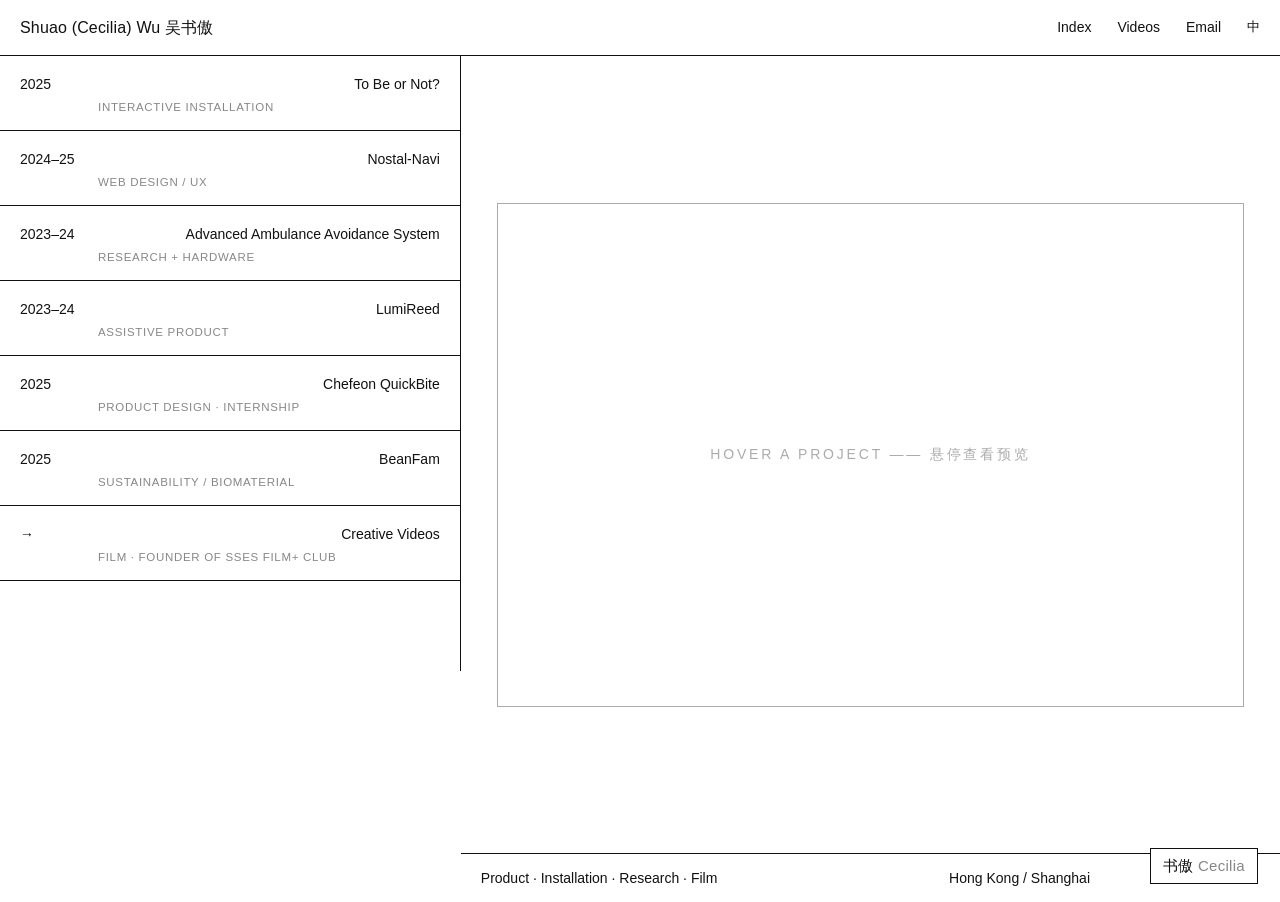
==== commit 0f2908fa: "Redesign v3: reference Carolyn Kirschner minimal style" ====
--- a/index.html
+++ b/index.html
@@ -3,362 +3,88 @@
 <head>
 <meta charset="UTF-8">
 <meta name="viewport" content="width=device-width, initial-scale=1.0">
-<title>Shuao (Cecilia) Wu — Product Design · Interaction · Film</title>
-<meta name="description" content="Portfolio of Shuao (Cecilia) Wu — product & interaction designer and filmmaker. Selected works in UX, hardware prototyping, service design, film and fine art.">
-<link rel="preconnect" href="https://fonts.googleapis.com">
-<link rel="preconnect" href="https://fonts.gstatic.com" crossorigin>
-<link href="https://fonts.googleapis.com/css2?family=Fraunces:ital,opsz,wght@0,9..144,300;0,9..144,400;0,9..144,500;0,9..144,600;1,9..144,300;1,9..144,400&family=Inter:wght@300;400;500;600&display=swap" rel="stylesheet">
-<link rel="stylesheet" href="styles.css">
+<title>Shuao (Cecilia) Wu — Portfolio</title>
+<meta name="description" content="Portfolio of Shuao (Cecilia) Wu 吴书傲 — product design, interactive installation, research and film.">
+<link rel="stylesheet" href="style.css">
 </head>
 <body>
+<header>
+  <a class="brand" href="index.html">Shuao (Cecilia) Wu 吴书傲</a>
+  <div class="head-right">
+    <a href="index.html" data-en="Index" data-zh="目录">Index</a>
+    <a href="videos.html" data-en="Videos" data-zh="影像">Videos</a>
+    <a href="mailto:shuaowu07@connect.hku.hk">Email</a>
+    <button id="langToggle">中</button>
+  </div>
+</header>
+<main>
+<nav class="index-col">
 
-<!-- ============ NAV ============ -->
-<header class="nav">
-  <a class="nav-logo" href="#top">S.<span>Wu</span></a>
-  <nav class="nav-links">
-    <a href="#work" data-en="Work" data-zh="项目">Work</a>
-    <a href="#film" data-en="Film" data-zh="影像">Film</a>
-    <a href="#art" data-en="Art" data-zh="艺术">Art</a>
-    <a href="#about" data-en="About" data-zh="关于">About</a>
-    <a href="#contact" data-en="Contact" data-zh="联系">Contact</a>
-  </nav>
-  <button id="langToggle" class="lang-toggle" aria-label="Switch language">中</button>
-</header>
+<a class="idx-cell" href="to-be-or-not.html" data-img="assets/tobenot-research.jpg">
+  <div class="idx-top">
+    <span class="y">2025</span>
+    <span class="t">To Be or Not?</span>
+  </div>
+  <div class="idx-sub" data-en="Interactive Installation" data-zh="互动装置">Interactive Installation</div>
+</a>
+<a class="idx-cell" href="nostal-navi.html" data-img="assets/nostal-1.jpg">
+  <div class="idx-top">
+    <span class="y">2024–25</span>
+    <span class="t">Nostal-Navi</span>
+  </div>
+  <div class="idx-sub" data-en="Web Design / UX" data-zh="网页设计 / UX">Web Design / UX</div>
+</a>
+<a class="idx-cell" href="ctb-ambulance.html" data-img="assets/ambulance-1.jpg">
+  <div class="idx-top">
+    <span class="y">2023–24</span>
+    <span class="t">Advanced Ambulance Avoidance System</span>
+  </div>
+  <div class="idx-sub" data-en="Research + Hardware" data-zh="研究 + 硬件">Research + Hardware</div>
+</a>
+<a class="idx-cell" href="lumireed.html" data-img="assets/lumireed-1.jpg">
+  <div class="idx-top">
+    <span class="y">2023–24</span>
+    <span class="t">LumiReed</span>
+  </div>
+  <div class="idx-sub" data-en="Assistive Product" data-zh="助读产品">Assistive Product</div>
+</a>
+<a class="idx-cell" href="chefeon-quickbite.html" data-img="assets/chefeon-1.jpg">
+  <div class="idx-top">
+    <span class="y">2025</span>
+    <span class="t">Chefeon QuickBite</span>
+  </div>
+  <div class="idx-sub" data-en="Product Design · Internship" data-zh="产品设计 · 实习">Product Design · Internship</div>
+</a>
+<a class="idx-cell" href="beanfam.html" data-img="assets/beanfam-1.jpg">
+  <div class="idx-top">
+    <span class="y">2025</span>
+    <span class="t">BeanFam</span>
+  </div>
+  <div class="idx-sub" data-en="Sustainability / Biomaterial" data-zh="可持续 / 生物材料">Sustainability / Biomaterial</div>
+</a>
+<a class="idx-cell" href="videos.html">
+  <div class="idx-top">
+    <span class="y">→</span>
+    <span class="t" data-en="Creative Videos" data-zh="影像创作">Creative Videos</span>
+  </div>
+  <div class="idx-sub" data-en="Film · Founder of SSES Film+ Club" data-zh="影像 · SSES Film+ 电影社创始人">Film · Founder of SSES Film+ Club</div>
+</a>
+</nav>
+<section class="right">
 
-<!-- ============ HERO ============ -->
-<section class="hero" id="top">
-  <p class="hero-kicker reveal" data-en="Portfolio · 2021 — 2025" data-zh="作品集 · 2021 — 2025">Portfolio · 2021 — 2025</p>
-  <h1 class="hero-name reveal">
-    <span class="hero-name-en">Shuao <em>(Cecilia)</em> Wu</span>
-    <span class="hero-name-zh">吴书傲</span>
-  </h1>
-  <p class="hero-tag reveal"
-     data-en="Product &amp; interaction designer, hardware tinkerer, and filmmaker — I take ideas from field research to working prototypes."
-     data-zh="产品与交互设计师、硬件创客、影像创作者——从实地调研到可运行的原型，我负责把想法落地。">
-     Product &amp; interaction designer, hardware tinkerer, and filmmaker — I take ideas from field research to working prototypes.</p>
-  <div class="hero-meta reveal">
-    <span data-en="Based in Hong Kong" data-zh="坐标香港">Based in Hong Kong</span>
-    <span class="dot">·</span>
-    <span data-en="BSc Innovation &amp; Technology, The University of Hong Kong" data-zh="香港大学 创新与技术理学士">BSc Innovation &amp; Technology, The University of Hong Kong</span>
-  </div>
-  <div class="seal" aria-hidden="true">书<br>傲</div>
-</section>
-
-<!-- ============ WORK ============ -->
-<section class="section" id="work">
-  <div class="section-head reveal">
-    <span class="section-num">01</span>
-    <h2 data-en="Selected Work" data-zh="精选项目">Selected Work</h2>
-    <span class="section-note" data-en="Six projects — click any board to view full size" data-zh="六个项目 · 点击看大图">Six projects — click any board to view full size</span>
-  </div>
-
-  <!-- Project 1 · Nostal-Navi -->
-  <article class="project">
-    <div class="project-head reveal">
-      <span class="project-index">01</span>
-      <div class="project-titles">
-        <h3>Nostal-Navi</h3>
-        <p class="project-sub" data-en="A memory-driven life-path navigator for Gen Z" data-zh="面向 Z 世代的记忆驱动人生导航网站">A memory-driven life-path navigator for Gen Z</p>
-      </div>
-      <div class="project-meta">
-        <span class="badge" data-en="Bronze · Spark Design Award" data-zh="Spark 设计奖 铜奖">Bronze · Spark Design Award</span>
-        <span>2024.07 — 2025.02</span>
-        <span data-en="Role: UX, research, front-end, 3D" data-zh="职责：用研、UX、前端、三维">Role: UX, research, front-end, 3D</span>
-        <span>Figma · Cinema 4D · TypeScript · TouchDesigner</span>
-      </div>
-    </div>
-    <p class="project-desc reveal"
-       data-en="Nostal-Navi is an interactive website that helps young people aged 16–25 navigate life-path development by reflecting on past experiences. Grounded in narrative psychology, it turns nostalgia from passive escape into a growth tool: an AI-personalised chat agent, a 3D &ldquo;room&rdquo; that grows with the user, a community positioning map, and long-term goal roadmaps. I ran a 120-response user survey, built the service blueprint, modelled the room in Cinema&nbsp;4D, and programmed the interface in TypeScript."
-       data-zh="Nostal-Navi 是一个帮助 16–25 岁年轻人通过回顾过往经历来规划人生路径的交互网站。项目以叙事心理学为理论基础，把怀旧从被动逃避变成成长工具：AI 个性化聊天代理、随用户成长的 3D「房间」、社区定位地图与长期目标路线图。我完成了 120 份用户调研、服务蓝图设计、Cinema 4D 房间建模，并用 TypeScript 编写界面。">
-       Nostal-Navi is an interactive website that helps young people aged 16–25 navigate life-path development by reflecting on past experiences. Grounded in narrative psychology, it turns nostalgia from passive escape into a growth tool: an AI-personalised chat agent, a 3D &ldquo;room&rdquo; that grows with the user, a community positioning map, and long-term goal roadmaps. I ran a 120-response user survey, built the service blueprint, modelled the room in Cinema&nbsp;4D, and programmed the interface in TypeScript.</p>
-    <div class="boards">
-      <figure class="board reveal"><img src="assets/nostal-1.jpg" alt="Nostal-Navi project board — research and concept" loading="lazy"></figure>
-      <figure class="board reveal"><img src="assets/nostal-2.jpg" alt="Nostal-Navi project board — development" loading="lazy"></figure>
-      <figure class="board reveal"><img src="assets/nostal-3.jpg" alt="Nostal-Navi project board — outcome" loading="lazy"></figure>
-    </div>
-  </article>
-
-  <!-- Project 2 · Chefeon QuickBite -->
-  <article class="project">
-    <div class="project-head reveal">
-      <span class="project-index">02</span>
-      <div class="project-titles">
-        <h3>Chefeon QuickBite</h3>
-        <p class="project-sub" data-en="A semi-automatic dorm cooking system — internship project" data-zh="半自动宿舍烹饪系统 —— 实习项目">A semi-automatic dorm cooking system — internship project</p>
-      </div>
-      <div class="project-meta">
-        <span class="badge" data-en="Internship · Product Strategy" data-zh="实习 · 产品策略">Internship · Product Strategy</span>
-        <span>2025.08</span>
-        <span data-en="Supervisor: Dr. Steve Hua (Caltech PhD)" data-zh="导师：Steve Hua 博士（加州理工）">Supervisor: Dr. Steve Hua (Caltech PhD)</span>
-        <span data-en="User research · service system · product design" data-zh="用户调研 · 服务系统 · 产品设计">User research · service system · product design</span>
-      </div>
-    </div>
-    <p class="project-desc reveal"
-       data-en="At Chefeon (Shanghai Changshan Intelligent Technology), I studied the user experience and automation mechanics of a cooking robot and designed a dorm cooking system for overseas universities. I interviewed international students from the UK, US and Singapore, mapped their pain points — expensive and inauthentic Chinese food, no time to cook — and translated them into a numbered ingredient-pack system, a self-cleaning machine workflow, and a business plan for campus deployment."
-       data-zh="在 Chefeon（上海长膳智能科技）实习期间，我研究烹饪机器人的用户体验与自动化机械原理，并为海外高校设计宿舍烹饪系统。我访谈了来自英国、美国和新加坡的留学生，梳理出「中餐贵且不正宗、没时间做饭」等痛点，并将其转化为编号食材包系统、机器自清洁流程，以及校园部署的商业计划。">
-       At Chefeon (Shanghai Changshan Intelligent Technology), I studied the user experience and automation mechanics of a cooking robot and designed a dorm cooking system for overseas universities. I interviewed international students from the UK, US and Singapore, mapped their pain points — expensive and inauthentic Chinese food, no time to cook — and translated them into a numbered ingredient-pack system, a self-cleaning machine workflow, and a business plan for campus deployment.</p>
-    <div class="boards">
-      <figure class="board reveal"><img src="assets/chefeon-1.jpg" alt="Chefeon QuickBite internship project board" loading="lazy"></figure>
-    </div>
-  </article>
-
-  <!-- Project 3 · Ambulance -->
-  <article class="project">
-    <div class="project-head reveal">
-      <span class="project-index">03</span>
-      <div class="project-titles">
-        <h3>Advanced Ambulance Avoidance System</h3>
-        <p class="project-sub" data-en="45-degree angled parking + a connected give-way reminder — CTB research project" data-zh="45 度斜向停车 + 智能让行提醒系统 —— CTB 研究项目">45-degree angled parking + a connected give-way reminder — CTB research project</p>
-      </div>
-      <div class="project-meta">
-        <span class="badge" data-en="Third Place · CTB Global Finals at Harvard" data-zh="CTB 全球总决赛三等奖（哈佛）">Third Place · CTB Global Finals at Harvard</span>
-        <span>2023.09 — 2024.06</span>
-        <span data-en="Role: team lead, prototyping, media campaign" data-zh="职责：队长、原型开发、新媒体传播">Role: team lead, prototyping, media campaign</span>
-        <span>STM32 · Bluetooth · 433MHz · App</span>
-      </div>
-    </div>
-    <p class="project-desc reveal"
-       data-en="Ambulance delays cost lives: over 30% of patients have treatments delayed by traffic jams. I led a team researching the problem — 300+ survey responses, interviews with traffic police, nurses and drivers — and built a two-part answer: a hardware give-way system (STM32 main board, Bluetooth and 433MHz modules, in-car LCD guidance) and a new-media campaign teaching 45-degree angled parking. The guidance video raised test accuracy from 0% to 90%; the campaign reached 6,700+ views across WeChat, Bilibili and TikTok. Our paper was published on Young Scholars Academic."
-       data-zh="救护车延误危及生命：超过 30% 的患者因交通拥堵延误治疗。我带领团队调研了这一问题——回收 300+ 份问卷，访谈交警、护士与司机——并给出两部分解决方案：硬件让行系统（STM32 主板、蓝牙与 433MHz 模块、车内 LCD 引导屏）和教授 45 度斜向停车的新媒体传播。引导动画把测试正确率从 0% 提升到 90%；传播活动在微信、Bilibili 和抖音上获得 6,700+ 播放。我们的论文发表在 Young Scholars Academic。">
-       Ambulance delays cost lives: over 30% of patients have treatments delayed by traffic jams. I led a team researching the problem — 300+ survey responses, interviews with traffic police, nurses and drivers — and built a two-part answer: a hardware give-way system (STM32 main board, Bluetooth and 433MHz modules, in-car LCD guidance) and a new-media campaign teaching 45-degree angled parking. The guidance video raised test accuracy from 0% to 90%; the campaign reached 6,700+ views across WeChat, Bilibili and TikTok. Our paper was published on Young Scholars Academic.</p>
-    <div class="boards">
-      <figure class="board reveal"><img src="assets/ambulance-1.jpg" alt="Ambulance avoidance system board — research" loading="lazy"></figure>
-      <figure class="board reveal"><img src="assets/ambulance-2.jpg" alt="Ambulance avoidance system board — development and delivery" loading="lazy"></figure>
-    </div>
-  </article>
-
-  <!-- Project 4 · LumiReed -->
-  <article class="project">
-    <div class="project-head reveal">
-      <span class="project-index">04</span>
-      <div class="project-titles">
-        <h3>LumiReed</h3>
-        <p class="project-sub" data-en="An eye-tracking assistive reading tool for visually-impaired children" data-zh="基于眼动追踪技术的视障儿童助读工具">An eye-tracking assistive reading tool for visually-impaired children</p>
-      </div>
-      <div class="project-meta">
-        <span class="badge" data-en="Self-initiated · with Bethel China" data-zh="自发项目 · 与 Bethel China 合作">Self-initiated · with Bethel China</span>
-        <span>2023.10 — 2024.06</span>
-        <span data-en="Role: product design, user research, prototyping" data-zh="职责：产品设计、用研、原型测试">Role: product design, user research, prototyping</span>
-        <span>Product design · Eye-tracking · TypeScript</span>
-      </div>
-    </div>
-    <p class="project-desc reveal"
-       data-en="While volunteering as an English teacher for a visually-impaired child, I noticed him straining to locate words on the page. LumiReed began there. I ran two controlled experiments with VI-simulating glasses and a webcam eye-tracker, interviewed four children aged 6–11 about the tools they use, and analysed the weaknesses of existing magnifiers. The result is a screen-based reading device that follows the child&rsquo;s gaze to zoom, highlight and recolour text — validated in low-fidelity tests and a Tobii eye-tracking session."
-       data-zh="在给一名视障儿童做英语支教时，我发现他总要费力地在书页上寻找单词——LumiReed 由此诞生。我用视障模拟镜和摄像头眼动仪做了两组对照实验，访谈了四名 6–11 岁的视障儿童，并分析了现有助读工具的缺陷。最终成果是一台屏幕式助读设备：跟随孩子的视线自动缩放、高亮并调整文字颜色——已完成低保真测试和 Tobii 眼动仪验证。">
-       While volunteering as an English teacher for a visually-impaired child, I noticed him straining to locate words on the page. LumiReed began there. I ran two controlled experiments with VI-simulating glasses and a webcam eye-tracker, interviewed four children aged 6–11 about the tools they use, and analysed the weaknesses of existing magnifiers. The result is a screen-based reading device that follows the child&rsquo;s gaze to zoom, highlight and recolour text — validated in low-fidelity tests and a Tobii eye-tracking session.</p>
-    <div class="boards">
-      <figure class="board reveal"><img src="assets/lumireed-1.jpg" alt="LumiReed board — research and interviews" loading="lazy"></figure>
-      <figure class="board reveal"><img src="assets/lumireed-2.jpg" alt="LumiReed board — design, interface and testing" loading="lazy"></figure>
-    </div>
-  </article>
-
-  <!-- Project 5 · To Be or Not -->
-  <article class="project">
-    <div class="project-head reveal">
-      <span class="project-index">05</span>
-      <div class="project-titles">
-        <h3>To Be or Not?</h3>
-        <p class="project-sub" data-en="A time-based interactive installation on end-of-life decisions" data-zh="关于临终决策的时基互动装置">A time-based interactive installation on end-of-life decisions</p>
-      </div>
-      <div class="project-meta">
-        <span class="badge" data-en="Northwestern University · Bioethics (A)" data-zh="西北大学 · 生物伦理学课程（A）">Northwestern University · Bioethics (A)</span>
-        <span>2025.06 — 2025.09</span>
-        <span data-en="Speculative design · kinetic sculpture · projection mapping" data-zh="思辨设计 · 动力雕塑 · 投影映射">Speculative design · kinetic sculpture · projection mapping</span>
-        <span>180 × 205 cm · Mixed media · Arduino · TouchDesigner</span>
-      </div>
-    </div>
-    <p class="project-desc reveal"
-       data-en="Born from my Northwestern bioethics course, this installation asks: at the end of life, who decides — and how? Visitors face the case of patient C-1137 and steer a kinetic &ldquo;spine&rdquo; sculpture through a projection-mapped hospital corridor. Choosing &ldquo;to be&rdquo; speeds up the machinery of treatment — faster heartbeat, ventilator, pain; choosing &ldquo;not to be&rdquo; slows everything toward silence. The mechanics run on Arduino servos and DFRobot sensors, with TouchDesigner driving projection and sound."
-       data-zh="这个装置诞生于我在西北大学的生物伦理学课程，它追问：临终时刻，谁来决定、如何决定？观众面对 C-1137 号病人的病例，操控一件动能「脊柱」雕塑，穿行于投影映射的医院走廊。选择「生」会加速治疗的机械运转——更快的心跳、呼吸机和疼痛；选择「止」则让一切渐归寂静。机械结构由 Arduino 舵机和 DFRobot 传感器驱动，投影与声音由 TouchDesigner 控制。">
-       Born from my Northwestern bioethics course, this installation asks: at the end of life, who decides — and how? Visitors face the case of patient C-1137 and steer a kinetic &ldquo;spine&rdquo; sculpture through a projection-mapped hospital corridor. Choosing &ldquo;to be&rdquo; speeds up the machinery of treatment — faster heartbeat, ventilator, pain; choosing &ldquo;not to be&rdquo; slows everything toward silence. The mechanics run on Arduino servos and DFRobot sensors, with TouchDesigner driving projection and sound.</p>
-    <div class="boards">
-      <figure class="board reveal"><img src="assets/tobenot-research.jpg" alt="To Be or Not board — inspiration and research" loading="lazy"></figure>
-      <figure class="board reveal"><img src="assets/tobenot-dev.jpg" alt="To Be or Not board — development and prototype" loading="lazy"></figure>
-      <figure class="board reveal"><img src="assets/tobenot-outcome.jpg" alt="To Be or Not board — final outcome" loading="lazy"></figure>
-    </div>
-  </article>
-
-  <!-- Project 6 · BeanFam -->
-  <article class="project">
-    <div class="project-head reveal">
-      <span class="project-index">06</span>
-      <div class="project-titles">
-        <h3>BeanFam</h3>
-        <p class="project-sub" data-en="An eco-sustainable mung bean factory — from soil remediation to biomaterial" data-zh="生态可持续绿豆工厂 —— 从土壤修复到生物材料">An eco-sustainable mung bean factory — from soil remediation to biomaterial</p>
-      </div>
-      <div class="project-meta">
-        <span class="badge" data-en="Supervisor: Mr. Kun Zhao" data-zh="导师：赵坤老师">Supervisor: Mr. Kun Zhao</span>
-        <span>2025.04 — 2025.06</span>
-        <span data-en="Sustainability research · biomaterial experiments" data-zh="可持续研究 · 生物材料实验">Sustainability research · biomaterial experiments</span>
-        <span data-en="Bio-based material" data-zh="生物基材料">Bio-based material</span>
-      </div>
-    </div>
-    <p class="project-desc reveal"
-       data-en="Roughly 14–17% of global croplands exceed safe copper levels. BeanFam explores the mung bean as a remediation engine: inoculated with Rhizobium, the plants cut copper concentration in contaminated soil by 29% (vs 8% in the control). The harvest becomes food and juice; the waste becomes bioplastic. I documented full growth cycles, ran sucrose and vitamin-C experiments, and prototyped gelatin–glycerol sheets from sprout and root waste."
-       data-zh="全球约 14–17% 的农田铜含量超标。BeanFam 探索把绿豆作为修复引擎：接种根瘤菌后，植株使污染土壤的铜浓度下降 29%（对照组仅 8%）。收成可食用、可榨汁；废弃物则制成生物塑料。我完整记录了生长周期，做了蔗糖与维生素 C 实验，并用豆芽和根须废料试制了明胶–甘油生物材料片。">
-       Roughly 14–17% of global croplands exceed safe copper levels. BeanFam explores the mung bean as a remediation engine: inoculated with Rhizobium, the plants cut copper concentration in contaminated soil by 29% (vs 8% in the control). The harvest becomes food and juice; the waste becomes bioplastic. I documented full growth cycles, ran sucrose and vitamin-C experiments, and prototyped gelatin–glycerol sheets from sprout and root waste.</p>
-    <div class="boards">
-      <figure class="board reveal"><img src="assets/beanfam-1.jpg" alt="BeanFam eco-sustainable mung bean factory board" loading="lazy"></figure>
-    </div>
-  </article>
-</section>
-
-<!-- ============ FILM ============ -->
-<section class="section" id="film">
-  <div class="section-head reveal">
-    <span class="section-num">02</span>
-    <h2 data-en="Film &amp; Video" data-zh="影像作品">Film &amp; Video</h2>
-    <span class="section-note" data-en="Founder &amp; lead of SSES Film+ Club · 30,000+ views across official and personal accounts" data-zh="SSES Film+ 电影社创始人 · 官方与个人账号累计 30,000+ 播放">Founder &amp; lead of SSES Film+ Club · 30,000+ views across official and personal accounts</span>
-  </div>
-
-  <div class="film-grid">
-    <figure class="film-still reveal"><img src="assets/video-still-1.jpg" alt="Creative and event video stills" loading="lazy"></figure>
-    <figure class="film-still reveal"><img src="assets/video-still-2.jpg" alt="Documentary stills" loading="lazy"></figure>
-    <figure class="film-still reveal"><img src="assets/video-still-3.jpg" alt="Short film stills" loading="lazy"></figure>
-    <figure class="film-still reveal"><img src="assets/video-still-4.jpg" alt="Film production stills" loading="lazy"></figure>
-  </div>
-
-  <ul class="index-list">
-    <li class="index-row reveal">
-      <span class="index-title">Psychic</span>
-      <span class="index-type" data-en="Short film · exhibited at club screening" data-zh="短片 · 社团展映">Short film · exhibited at club screening</span>
-      <span class="index-role" data-en="Director" data-zh="导演">Director</span>
-      <span class="index-year">2024</span>
-    </li>
-    <li class="index-row reveal">
-      <span class="index-title">The Old Camera in the Box</span>
-      <span class="index-type" data-en="Creative short film" data-zh="创意短片">Creative short film</span>
-      <span class="index-role" data-en="Director &amp; Cinematography" data-zh="导演 / 摄影">Director &amp; Cinematography</span>
-      <span class="index-year">2025</span>
-    </li>
-    <li class="index-row reveal">
-      <span class="index-title">Beyond the Mountains: Blind Paths</span>
-      <span class="index-type" data-en="Documentary · accessibility research in Chongqing" data-zh="纪录片 · 重庆无障碍调研">Documentary · accessibility research in Chongqing</span>
-      <span class="index-role" data-en="Director · Light Beyond Sight" data-zh="导演 · Light Beyond Sight 项目">Director · Light Beyond Sight</span>
-      <span class="index-year">2024</span>
-    </li>
-    <li class="index-row reveal">
-      <span class="index-title">To Myself in Grade 10</span>
-      <span class="index-type" data-en="Graduation documentary · school official account" data-zh="毕业纪录片 · 学校官方账号发布">Graduation documentary · school official account</span>
-      <span class="index-role" data-en="Director &amp; Editor" data-zh="导演 / 剪辑">Director &amp; Editor</span>
-      <span class="index-year">2025</span>
-    </li>
-    <li class="index-row reveal">
-      <span class="index-title">&lsquo;TUT TUT&rsquo; Behind the Scenes</span>
-      <span class="index-type" data-en="Making-of · school annual musical" data-zh="幕后纪录 · 学校年度音乐剧">Making-of · school annual musical</span>
-      <span class="index-role" data-en="Video creator" data-zh="视频创作">Video creator</span>
-      <span class="index-year">2025</span>
-    </li>
-    <li class="index-row reveal">
-      <span class="index-title">Best-of-Best Singing Competition Teaser</span>
-      <span class="index-type" data-en="Event teaser" data-zh="赛事预告片">Event teaser</span>
-      <span class="index-role" data-en="Director &amp; Editor" data-zh="导演 / 剪辑">Director &amp; Editor</span>
-      <span class="index-year">2024</span>
-    </li>
-    <li class="index-row reveal">
-      <span class="index-title">Promote Interact</span>
-      <span class="index-type" data-en="Charity documentary · Madaifu apple sales" data-zh="公益纪录片 · 麻袋会苹果义卖">Charity documentary · Madaifu apple sales</span>
-      <span class="index-role" data-en="Director &amp; Editor" data-zh="导演 / 剪辑">Director &amp; Editor</span>
-      <span class="index-year">2023</span>
-    </li>
-    <li class="index-row reveal">
-      <span class="index-title">Reminiscences · Until the Sky Clears Up · The Death of a Stray Goldfish</span>
-      <span class="index-type" data-en="Creative videos · Bilibili" data-zh="创意视频 · Bilibili">Creative videos · Bilibili</span>
-      <span class="index-role" data-en="Solo creator" data-zh="独立创作">Solo creator</span>
-      <span class="index-year">2021–22</span>
-    </li>
-  </ul>
-</section>
-
-<!-- ============ ART ============ -->
-<section class="section" id="art">
-  <div class="section-head reveal">
-    <span class="section-num">03</span>
-    <h2 data-en="Visual Art" data-zh="视觉艺术">Visual Art</h2>
-    <span class="section-note" data-en="Self-portraiture, drawing, photography and print — selected works 2021–2025" data-zh="自画像、绘画、摄影与版画 —— 2021–2025 精选">Self-portraiture, drawing, photography and print — selected works 2021–2025</span>
-  </div>
-  <div class="art-grid">
-    <figure class="art-item reveal">
-      <img src="assets/art-selfportrait2.jpg" alt="Self-portrait works 2021–2025" loading="lazy">
-      <figcaption><span data-en="Self-Portraits" data-zh="自画像系列">Self-Portraits</span><em>2021–25 · digital, collage, drawing</em></figcaption>
-    </figure>
-    <figure class="art-item reveal">
-      <img src="assets/art-drawing.jpg" alt="Selected drawings" loading="lazy">
-      <figcaption><span data-en="Drawings" data-zh="绘画">Drawings</span><em>2022–25 · pencil, watercolour, marker</em></figcaption>
-    </figure>
-    <figure class="art-item reveal">
-      <img src="assets/art-photo.jpg" alt="Photography works" loading="lazy">
-      <figcaption><span data-en="Photography" data-zh="摄影">Photography</span><em>2022–24 · digital &amp; film</em></figcaption>
-    </figure>
-    <figure class="art-item reveal">
-      <img src="assets/art-selfportrait.jpg" alt="Process and zine graphic design" loading="lazy">
-      <figcaption><span data-en="Process &amp; Print" data-zh="过程与版画">Process &amp; Print</span><em>sketchbook · zine design</em></figcaption>
-    </figure>
-  </div>
-</section>
-
-<!-- ============ ABOUT ============ -->
-<section class="section" id="about">
-  <div class="section-head reveal">
-    <span class="section-num">04</span>
-    <h2 data-en="About" data-zh="关于我">About</h2>
-  </div>
-  <div class="about-grid">
-    <div class="about-bio reveal">
-      <p data-en="I&rsquo;m a designer and maker from Shanghai, now studying Innovation &amp; Technology at the University of Hong Kong on a full entrance scholarship. My work moves between research, product and film: an award-winning web experience, medical-hardware prototypes, assistive devices tested with real users, and a student film club I founded that has produced six shorts."
-         data-zh="我是来自上海的设计师与创作者，现就读于香港大学创新与技术专业（全额入学奖学金）。我的工作在调研、产品与影像之间流动：获奖的网页体验、医疗硬件原型、与真实用户测试过的助读设备，以及我创立并已产出六部短片的学生电影社。">
-         I&rsquo;m a designer and maker from Shanghai, now studying Innovation &amp; Technology at the University of Hong Kong on a full entrance scholarship. My work moves between research, product and film: an award-winning web experience, medical-hardware prototypes, assistive devices tested with real users, and a student film club I founded that has produced six shorts.</p>
-      <p data-en="Previously: product strategy intern at Chefeon (cooking-robot startup), product developer with Bethel China for visually-impaired children, and two-term maker at the Mushroom Cloud accelerator with DFRobot — two Top-3 prototypes, exhibited at Maker Faire Shenzhen and Tokyo."
-         data-zh="过往经历：Chefeon 烹饪机器人创业公司产品策略实习、为 Bethel China 视障儿童项目担任产品开发、蘑菇云创客空间两期创客（DFRobot 合作）——两件作品获 Top 3，并参展深圳与东京 Maker Faire。">
-         Previously: product strategy intern at Chefeon (cooking-robot startup), product developer with Bethel China for visually-impaired children, and two-term maker at the Mushroom Cloud accelerator with DFRobot — two Top-3 prototypes, exhibited at Maker Faire Shenzhen and Tokyo.</p>
-    </div>
-    <div class="about-facts">
-      <div class="fact reveal">
-        <h4 data-en="Education" data-zh="教育">Education</h4>
-        <p><strong>The University of Hong Kong</strong> — BSc Innovation &amp; Technology, 2026–<br><em data-en="HKU Entrance Scholarship (full tuition)" data-zh="港大入学奖学金（全额学费）">HKU Entrance Scholarship (full tuition)</em></p>
-        <p><strong>Shanghai Shangde Experimental School</strong> — IB Diploma, 44/45, rank 1/80, 2026</p>
-        <p><strong>Northwestern University</strong> — College Prep, Bioethics, GPA 4.0, 2024</p>
-      </div>
-      <div class="fact reveal">
-        <h4 data-en="Selected awards" data-zh="奖项精选">Selected awards</h4>
-        <p><strong>Spark Design Award</strong> — Bronze, Spring Student Catalog, 2025</p>
-        <p><strong>China Thinks Big (CTB)</strong> — Global Finals Third Place, Harvard; Hackathon Outstanding Project, 2024</p>
-        <p><strong>Rotary International</strong> — Club Excellence Award ×2 (Interact), 2023–25</p>
-      </div>
-      <div class="fact reveal">
-        <h4 data-en="Leadership" data-zh="社团领导">Leadership</h4>
-        <p><strong data-en="President, Interact Club (Rotary)" data-zh="Interact 社长（国际扶轮）">President, Interact Club (Rotary)</strong> — raised 150,000+ CNY for charities, 2023–26</p>
-        <p><strong data-en="Founder, Film+ Club" data-zh="Film+ 电影社创始人">Founder, Film+ Club</strong> — 40+ members, 6+ shorts, exhibition with indie filmmakers, 2023–26</p>
-      </div>
-      <div class="fact reveal">
-        <h4 data-en="Tools" data-zh="工具">Tools</h4>
-        <p>Figma · Tableau · Arduino · TouchDesigner · Cinema 4D · DaVinci Resolve · TypeScript · AI-assisted development</p>
-      </div>
-    </div>
-  </div>
-</section>
-
-<!-- ============ CONTACT ============ -->
-<footer class="footer" id="contact">
-  <div class="section-head reveal">
-    <span class="section-num">05</span>
-    <h2 data-en="Contact" data-zh="联系">Contact</h2>
-  </div>
-  <p class="footer-lead reveal" data-en="Open to internships and collaborations in product, interaction and creative technology."
-     data-zh="欢迎产品、交互与创意技术方向的实习与合作机会。">Open to internships and collaborations in product, interaction and creative technology.</p>
-  <div class="footer-links reveal">
-    <a href="mailto:shuaowu07@connect.hku.hk">shuaowu07@connect.hku.hk</a>
-    <a href="mailto:wushuao0@gmail.com">wushuao0@gmail.com</a>
-  </div>
-  <p class="footer-fine">© 2025 Shuao (Cecilia) Wu 吴书傲 · Hong Kong</p>
-</footer>
-
-<!-- ============ LIGHTBOX ============ -->
-<div class="lightbox" id="lightbox" aria-hidden="true">
-  <button class="lightbox-close" aria-label="Close">&times;</button>
-  <img class="lightbox-img" src="" alt="Enlarged project board">
+<div class="preview">
+  <div class="placeholder" id="previewPh" data-en="Hover a project —— 悬停查看预览" data-zh="悬停左侧项目查看预览 —— hover a project">Hover a project —— 悬停查看预览</div>
+  <img id="previewImg" src="assets/tobenot-research.jpg" alt="project preview" style="display:none">
+</div>
+<div class="home-foot">
+  <span data-en="Product · Installation · Research · Film" data-zh="产品 · 装置 · 研究 · 影像">Product · Installation · Research · Film</span>
+  <span>Hong Kong / Shanghai</span>
 </div>
 
+</section>
+</main>
+<div id="nameTag">书傲 <span>Cecilia</span></div>
+<div class="lightbox" id="lightbox"><button class="lightbox-close">&times;</button><img src="" alt="board"></div>
 <script src="app.js"></script>
 </body>
-</html>
+</html>
--- a/style.css
+++ b/style.css
@@ -0,0 +1,167 @@
+
+/* ===== Carolyn-style minimal: system grotesque, bordered index, big images ===== */
+:root{
+  --paper:#ffffff;
+  --ink:#111111;
+  --sans:"Helvetica Neue",Helvetica,Arial,"PingFang SC","Hiragino Sans GB","Microsoft YaHei",sans-serif;
+  --colw:36%;
+}
+*{margin:0;padding:0;box-sizing:border-box}
+html{scroll-behavior:smooth}
+body{
+  background:var(--paper);color:var(--ink);
+  font-family:var(--sans);font-size:16px;line-height:1.45;
+  -webkit-font-smoothing:antialiased;
+  transition:background .2s;
+}
+img{display:block}
+a{color:inherit;text-decoration:none}
+::selection{background:var(--ink);color:var(--paper)}
+
+/* ===== header ===== */
+header{
+  display:flex;justify-content:space-between;align-items:center;
+  padding:16px 20px;border-bottom:1px solid var(--ink);
+}
+.brand{font-size:16px;font-weight:400;letter-spacing:.01em}
+.head-right{display:flex;gap:26px;align-items:center;font-size:14px}
+.head-right a:hover{text-decoration:underline;text-underline-offset:3px}
+#langToggle{
+  font-family:var(--sans);font-size:13px;cursor:pointer;
+  background:none;border:none;color:var(--ink);padding:0;
+  border-bottom:1px solid transparent;
+}
+#langToggle:hover{border-bottom:1px solid var(--ink)}
+
+/* ===== layout ===== */
+main{display:flex;min-height:calc(100vh - 54px)}
+
+/* left index table */
+.index-col{
+  width:var(--colw);flex:none;
+  border-right:1px solid var(--ink);
+  padding:0 0 90px 0;
+  position:sticky;top:54px;align-self:flex-start;
+  max-height:calc(100vh - 54px);overflow:auto;
+}
+.idx-cell{
+  padding:18px 20px 14px;
+  border-bottom:1px solid var(--ink);
+  display:block;
+}
+.idx-cell:hover{background:var(--ink);color:var(--paper)}
+.idx-top{
+  display:flex;justify-content:space-between;gap:14px;
+  font-size:14px;
+}
+.idx-top .y{flex:none;width:64px}
+.idx-top .t{font-weight:400}
+.idx-cell.active .t{text-decoration:line-through;text-decoration-thickness:1px}
+.idx-sub{
+  margin-top:5px;padding-left:78px;
+  font-size:11.5px;letter-spacing:.06em;text-transform:uppercase;opacity:.5;
+}
+.idx-cell.static:hover{background:var(--paper);color:var(--ink)}
+
+/* right area */
+.right{flex:1;min-width:0;display:flex;flex-direction:column}
+
+/* ===== home ===== */
+.preview{
+  flex:1;display:flex;align-items:center;justify-content:center;
+  padding:36px;min-height:52vh;
+}
+.preview img{
+  max-width:100%;max-height:62vh;object-fit:contain;
+  border:1px solid var(--ink);
+}
+.preview .placeholder{
+  width:100%;height:56vh;border:1px solid var(--ink);
+  display:flex;align-items:center;justify-content:center;
+  font-size:14px;letter-spacing:.2em;text-transform:uppercase;opacity:.35;
+}
+.home-foot{
+  display:flex;justify-content:space-between;
+  padding:14px 190px 14px 20px;border-top:1px solid var(--ink);
+  font-size:14px;
+}
+.home-foot a{border-bottom:1px solid transparent}
+.home-foot a:hover{border-bottom:1px solid var(--ink)}
+
+/* ===== project page ===== */
+.proj{padding:36px 40px 120px}
+.hero{
+  width:100%;max-height:64vh;object-fit:contain;
+  border:1px solid var(--ink);margin-bottom:44px;cursor:zoom-in;
+}
+.cols{
+  display:grid;grid-template-columns:480px 1fr;gap:0 48px;align-items:start;margin-bottom:60px;
+}
+.kv{display:grid;grid-template-columns:150px 1fr;gap:0 20px;margin-bottom:20px;align-items:start}
+.kv .k{font-size:14px}
+.kv .v{font-size:14px}
+.cols .desc{
+  font-size:15.5px;line-height:1.65;text-align:justify;
+  max-width:640px;
+}
+.boards{display:grid;gap:30px;max-width:1100px}
+.board{border:1px solid var(--ink);cursor:zoom-in}
+.board img{border:10px solid var(--paper)}
+
+/* ===== videos ===== */
+.vid{padding:36px 40px 120px}
+.vid h1{font-size:22px;font-weight:400;margin-bottom:6px}
+.vid .sub{font-size:14px;opacity:.6;margin-bottom:40px}
+.stills{
+  display:grid;grid-template-columns:repeat(auto-fit,minmax(230px,1fr));
+  gap:18px;margin-bottom:50px;
+}
+.stills img{border:1px solid var(--ink)}
+.v-row{
+  display:grid;grid-template-columns:1fr auto auto;gap:24px;align-items:baseline;
+  padding:13px 0;border-bottom:1px solid var(--ink);font-size:15px;
+}
+.v-row:first-of-type{border-top:1px solid var(--ink)}
+.v-row .vk{font-size:12px;letter-spacing:.08em;text-transform:uppercase;border:1px solid var(--ink);border-radius:999px;padding:2px 12px;white-space:nowrap}
+.v-row .vy{font-size:13px;opacity:.55}
+
+/* ===== name tag ===== */
+#nameTag{
+  position:fixed;right:22px;bottom:16px;z-index:5;
+  font-size:15px;letter-spacing:.02em;cursor:pointer;user-select:none;
+  background:var(--paper);border:1px solid var(--ink);padding:6px 12px;
+}
+#nameTag span{opacity:.5}
+#nameTag:hover{background:var(--ink);color:var(--paper)}
+#nameTag:hover span{opacity:.7}
+body.colored #nameTag{background:transparent;border-color:currentColor}
+
+/* ===== lightbox ===== */
+.lightbox{
+  position:fixed;inset:0;z-index:50;background:rgba(255,255,255,.97);
+  display:flex;align-items:center;justify-content:center;padding:5vh 5vw;
+  opacity:0;pointer-events:none;transition:opacity .2s;
+}
+.lightbox.open{opacity:1;pointer-events:auto}
+.lightbox img{max-width:100%;max-height:100%;object-fit:contain;border:1px solid var(--ink)}
+.lightbox-close{
+  position:absolute;top:14px;right:24px;background:none;border:none;
+  font-size:34px;cursor:pointer;color:var(--ink);font-family:var(--sans);
+}
+
+/* ===== responsive ===== */
+@media (max-width:900px){
+  main{display:block}
+  .index-col{
+    position:static;width:auto;max-height:none;
+    border-right:none;border-bottom:1px solid var(--ink);
+    padding-bottom:0;
+  }
+  .idx-cell{padding:12px 16px 10px}
+  .idx-sub{padding-left:0}
+  .proj,.vid{padding:24px 16px 120px}
+  .cols{grid-template-columns:1fr;gap:0}
+  .cols .desc{margin-top:26px}
+  .preview{padding:20px;min-height:0}
+  .preview .placeholder{height:40vh}
+}
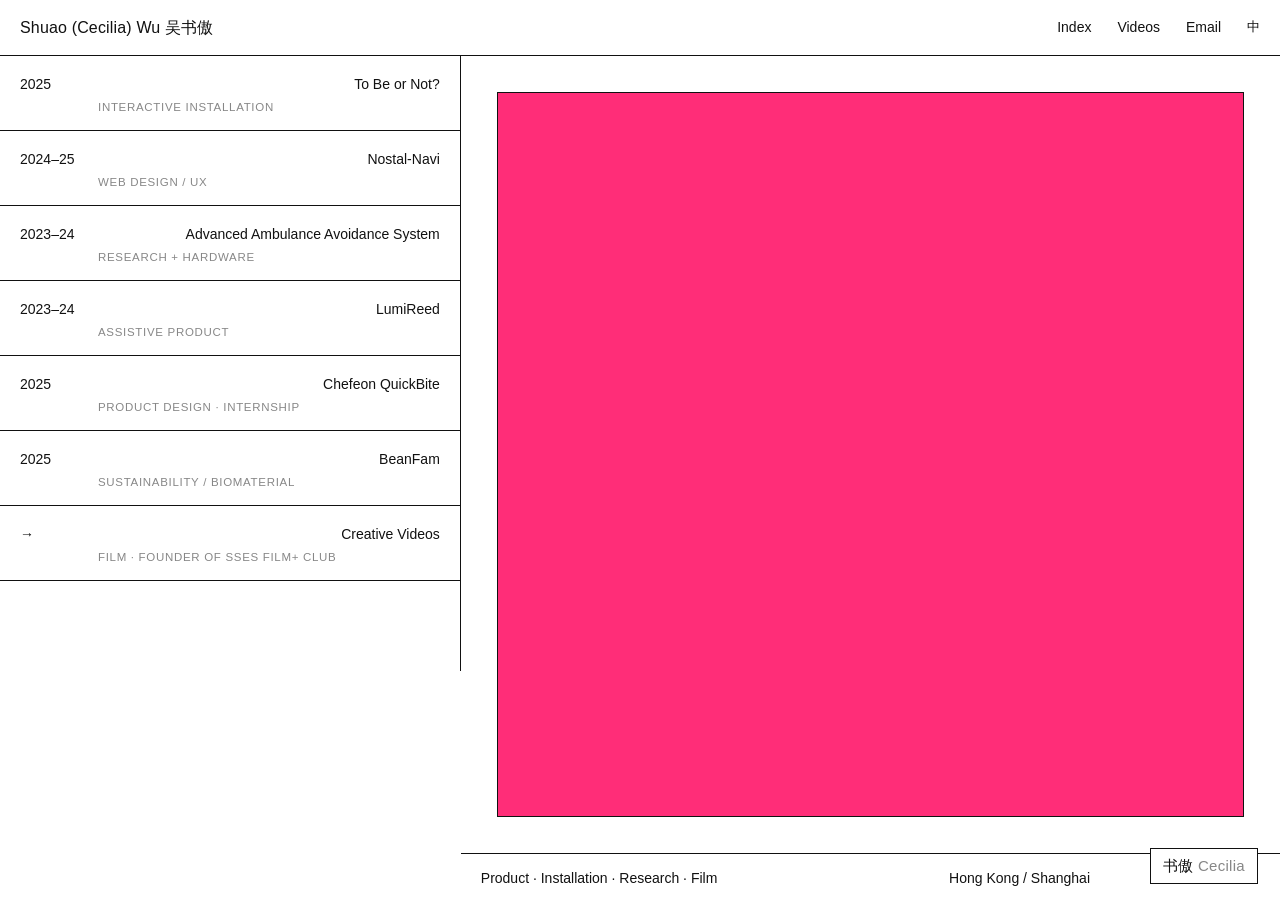
==== commit ecd39087: "Carousel image viewer + portfolio cover texts + pink default preview" ====
--- a/index.html
+++ b/index.html
@@ -73,8 +73,8 @@
 <section class="right">
 
 <div class="preview">
-  <div class="placeholder" id="previewPh" data-en="Hover a project —— 悬停查看预览" data-zh="悬停左侧项目查看预览 —— hover a project">Hover a project —— 悬停查看预览</div>
-  <img id="previewImg" src="assets/tobenot-research.jpg" alt="project preview" style="display:none">
+  <div class="preview-pink"></div>
+  <img id="previewImg" src="assets/tobenot-research.jpg" alt="project preview">
 </div>
 <div class="home-foot">
   <span data-en="Product · Installation · Research · Film" data-zh="产品 · 装置 · 研究 · 影像">Product · Installation · Research · Film</span>
--- a/style.css
+++ b/style.css
@@ -68,17 +68,17 @@
 
 /* ===== home ===== */
 .preview{
-  flex:1;display:flex;align-items:center;justify-content:center;
-  padding:36px;min-height:52vh;
+  flex:1;position:relative;min-height:52vh;padding:36px;
 }
-.preview img{
-  max-width:100%;max-height:62vh;object-fit:contain;
-  border:1px solid var(--ink);
+.preview-pink{
+  position:absolute;inset:36px;
+  background:#FF2D78;border:1px solid var(--ink);
 }
-.preview .placeholder{
-  width:100%;height:56vh;border:1px solid var(--ink);
-  display:flex;align-items:center;justify-content:center;
-  font-size:14px;letter-spacing:.2em;text-transform:uppercase;opacity:.35;
+#previewImg{
+  position:absolute;inset:36px;
+  width:calc(100% - 72px);height:calc(100% - 72px);
+  object-fit:contain;border:1px solid var(--ink);background:#fff;
+  display:none;
 }
 .home-foot{
   display:flex;justify-content:space-between;
@@ -89,11 +89,31 @@
 .home-foot a:hover{border-bottom:1px solid var(--ink)}
 
 /* ===== project page ===== */
+.carousel{
+  position:relative;border:1px solid var(--ink);background:#fff;
+  aspect-ratio:1.42/1;max-height:66vh;margin-bottom:44px;
+}
+.carousel img.ci{
+  position:absolute;inset:0;width:100%;height:100%;
+  object-fit:contain;padding:10px;
+  opacity:0;transition:opacity .25s ease;pointer-events:none;
+}
+.carousel img.ci.on{opacity:1;pointer-events:auto;cursor:zoom-in}
+.car-btn{
+  position:absolute;top:50%;transform:translateY(-50%);z-index:2;
+  background:var(--paper);border:1px solid var(--ink);
+  font-family:var(--sans);font-size:18px;line-height:1;
+  padding:8px 14px;cursor:pointer;
+}
+.car-btn:hover{background:var(--ink);color:var(--paper)}
+.car-btn.prev{left:14px}
+.car-btn.next{right:14px}
+.car-count{
+  position:absolute;right:14px;bottom:12px;z-index:2;
+  font-size:12px;background:var(--paper);border:1px solid var(--ink);
+  padding:2px 8px;
+}
 .proj{padding:36px 40px 120px}
-.hero{
-  width:100%;max-height:64vh;object-fit:contain;
-  border:1px solid var(--ink);margin-bottom:44px;cursor:zoom-in;
-}
 .cols{
   display:grid;grid-template-columns:480px 1fr;gap:0 48px;align-items:start;margin-bottom:60px;
 }
@@ -163,5 +183,5 @@
   .cols{grid-template-columns:1fr;gap:0}
   .cols .desc{margin-top:26px}
   .preview{padding:20px;min-height:0}
-  .preview .placeholder{height:40vh}
+  .preview-pink,#previewImg{inset:20px;width:calc(100% - 40px);height:auto;min-height:38vh}
 }
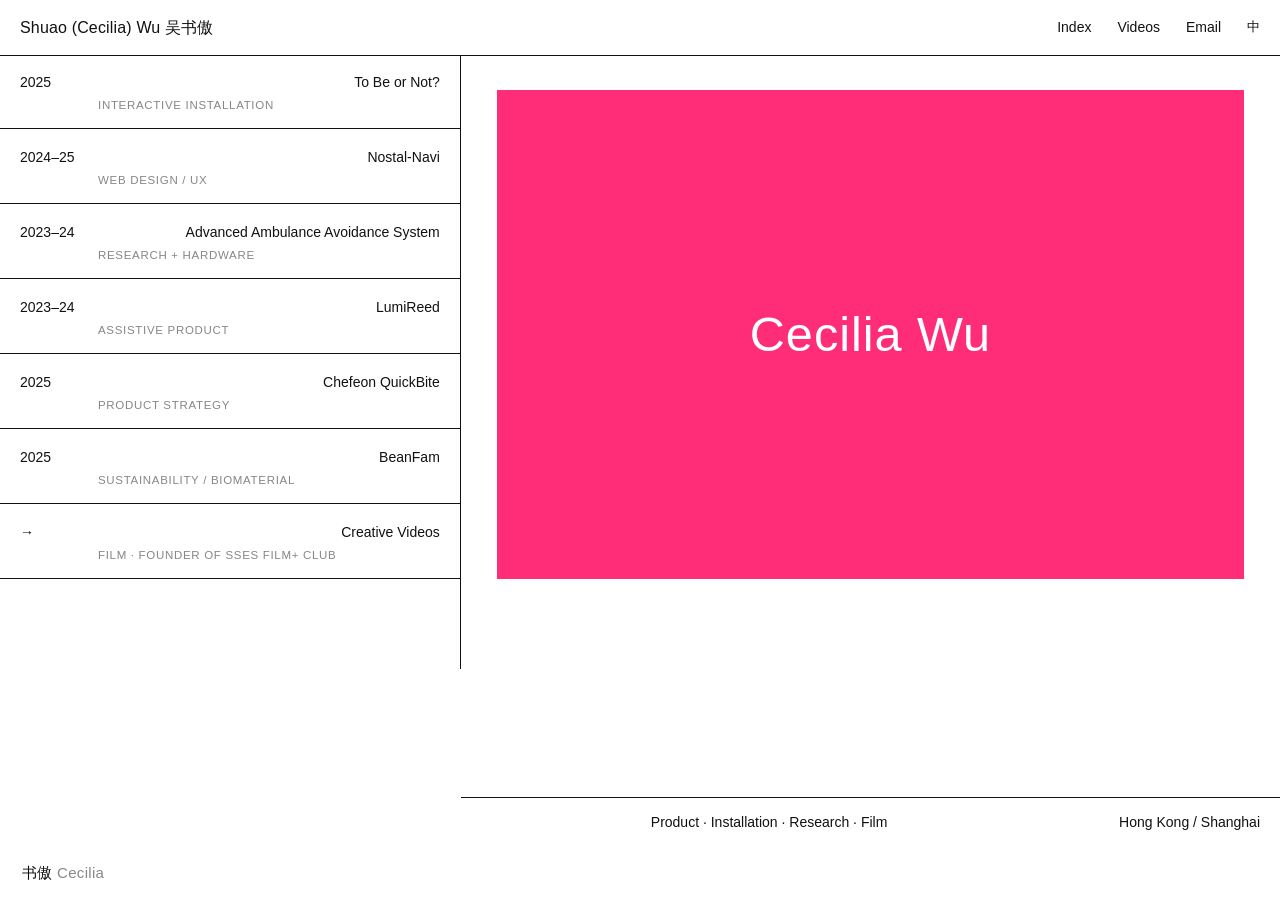
==== commit daec03c4: "Smooth sliding carousel, fixed header, borderless images/arrows, pink block redesign" ====
--- a/index.html
+++ b/index.html
@@ -53,7 +53,7 @@
     <span class="y">2025</span>
     <span class="t">Chefeon QuickBite</span>
   </div>
-  <div class="idx-sub" data-en="Product Design · Internship" data-zh="产品设计 · 实习">Product Design · Internship</div>
+  <div class="idx-sub" data-en="Product Strategy" data-zh="产品策略">Product Strategy</div>
 </a>
 <a class="idx-cell" href="beanfam.html" data-img="assets/beanfam-1.jpg">
   <div class="idx-top">
@@ -73,7 +73,7 @@
 <section class="right">
 
 <div class="preview">
-  <div class="preview-pink"></div>
+  <div class="preview-pink"><div class="pink-name">Cecilia Wu</div></div>
   <img id="previewImg" src="assets/tobenot-research.jpg" alt="project preview">
 </div>
 <div class="home-foot">
--- a/style.css
+++ b/style.css
@@ -20,8 +20,10 @@
 
 /* ===== header ===== */
 header{
+  position:fixed;top:0;left:0;right:0;z-index:20;
   display:flex;justify-content:space-between;align-items:center;
   padding:16px 20px;border-bottom:1px solid var(--ink);
+  background:var(--paper);
 }
 .brand{font-size:16px;font-weight:400;letter-spacing:.01em}
 .head-right{display:flex;gap:26px;align-items:center;font-size:14px}
@@ -34,7 +36,7 @@
 #langToggle:hover{border-bottom:1px solid var(--ink)}
 
 /* ===== layout ===== */
-main{display:flex;min-height:calc(100vh - 54px)}
+main{display:flex;min-height:calc(100vh - 54px);padding-top:54px}
 
 /* left index table */
 .index-col{
@@ -68,21 +70,26 @@
 
 /* ===== home ===== */
 .preview{
-  flex:1;position:relative;min-height:52vh;padding:36px;
+  flex:1;position:relative;min-height:40vh;padding:36px;
 }
 .preview-pink{
-  position:absolute;inset:36px;
-  background:#FF2D78;border:1px solid var(--ink);
+  position:absolute;top:36px;left:36px;right:36px;height:44vh;
+  background:#FF2D78;
+  display:flex;align-items:center;justify-content:center;
+}
+.pink-name{
+  color:#fff;font-size:clamp(30px,3.8vw,50px);
+  letter-spacing:.02em;cursor:pointer;user-select:none;
 }
 #previewImg{
-  position:absolute;inset:36px;
+  position:absolute;top:36px;left:36px;right:36px;
   width:calc(100% - 72px);height:calc(100% - 72px);
-  object-fit:contain;border:1px solid var(--ink);background:#fff;
+  object-fit:contain;background:#fff;
   display:none;
 }
 .home-foot{
   display:flex;justify-content:space-between;
-  padding:14px 190px 14px 20px;border-top:1px solid var(--ink);
+  padding:14px 20px 14px 190px;border-top:1px solid var(--ink);
   font-size:14px;
 }
 .home-foot a{border-bottom:1px solid transparent}
@@ -90,28 +97,29 @@
 
 /* ===== project page ===== */
 .carousel{
-  position:relative;border:1px solid var(--ink);background:#fff;
+  position:relative;overflow:hidden;background:#fff;
   aspect-ratio:1.42/1;max-height:66vh;margin-bottom:44px;
 }
-.carousel img.ci{
-  position:absolute;inset:0;width:100%;height:100%;
-  object-fit:contain;padding:10px;
-  opacity:0;transition:opacity .25s ease;pointer-events:none;
+.car-track{
+  display:flex;height:100%;
+  transition:transform .55s cubic-bezier(.65,0,.25,1);
 }
-.carousel img.ci.on{opacity:1;pointer-events:auto;cursor:zoom-in}
+.car-track img{
+  width:100%;height:100%;object-fit:contain;flex:none;
+  cursor:zoom-in;
+}
 .car-btn{
   position:absolute;top:50%;transform:translateY(-50%);z-index:2;
-  background:var(--paper);border:1px solid var(--ink);
-  font-family:var(--sans);font-size:18px;line-height:1;
-  padding:8px 14px;cursor:pointer;
+  background:none;border:none;color:var(--ink);
+  font-family:var(--sans);font-size:34px;line-height:1;
+  padding:14px 18px;cursor:pointer;transition:opacity .15s;
 }
-.car-btn:hover{background:var(--ink);color:var(--paper)}
-.car-btn.prev{left:14px}
-.car-btn.next{right:14px}
+.car-btn:hover{opacity:.3}
+.car-btn.prev{left:8px}
+.car-btn.next{right:8px}
 .car-count{
-  position:absolute;right:14px;bottom:12px;z-index:2;
-  font-size:12px;background:var(--paper);border:1px solid var(--ink);
-  padding:2px 8px;
+  position:absolute;right:16px;bottom:12px;z-index:2;
+  font-size:12px;letter-spacing:.06em;
 }
 .proj{padding:36px 40px 120px}
 .cols{
@@ -147,14 +155,10 @@
 
 /* ===== name tag ===== */
 #nameTag{
-  position:fixed;right:22px;bottom:16px;z-index:5;
+  position:fixed;left:22px;bottom:16px;z-index:5;
   font-size:15px;letter-spacing:.02em;cursor:pointer;user-select:none;
-  background:var(--paper);border:1px solid var(--ink);padding:6px 12px;
 }
 #nameTag span{opacity:.5}
-#nameTag:hover{background:var(--ink);color:var(--paper)}
-#nameTag:hover span{opacity:.7}
-body.colored #nameTag{background:transparent;border-color:currentColor}
 
 /* ===== lightbox ===== */
 .lightbox{
@@ -183,5 +187,7 @@
   .cols{grid-template-columns:1fr;gap:0}
   .cols .desc{margin-top:26px}
   .preview{padding:20px;min-height:0}
-  .preview-pink,#previewImg{inset:20px;width:calc(100% - 40px);height:auto;min-height:38vh}
+  .preview-pink{top:20px;left:20px;right:20px;height:38vh}
+  #previewImg{inset:20px;width:calc(100% - 40px);height:calc(100% - 40px)}
+  .home-foot{padding-left:20px}
 }
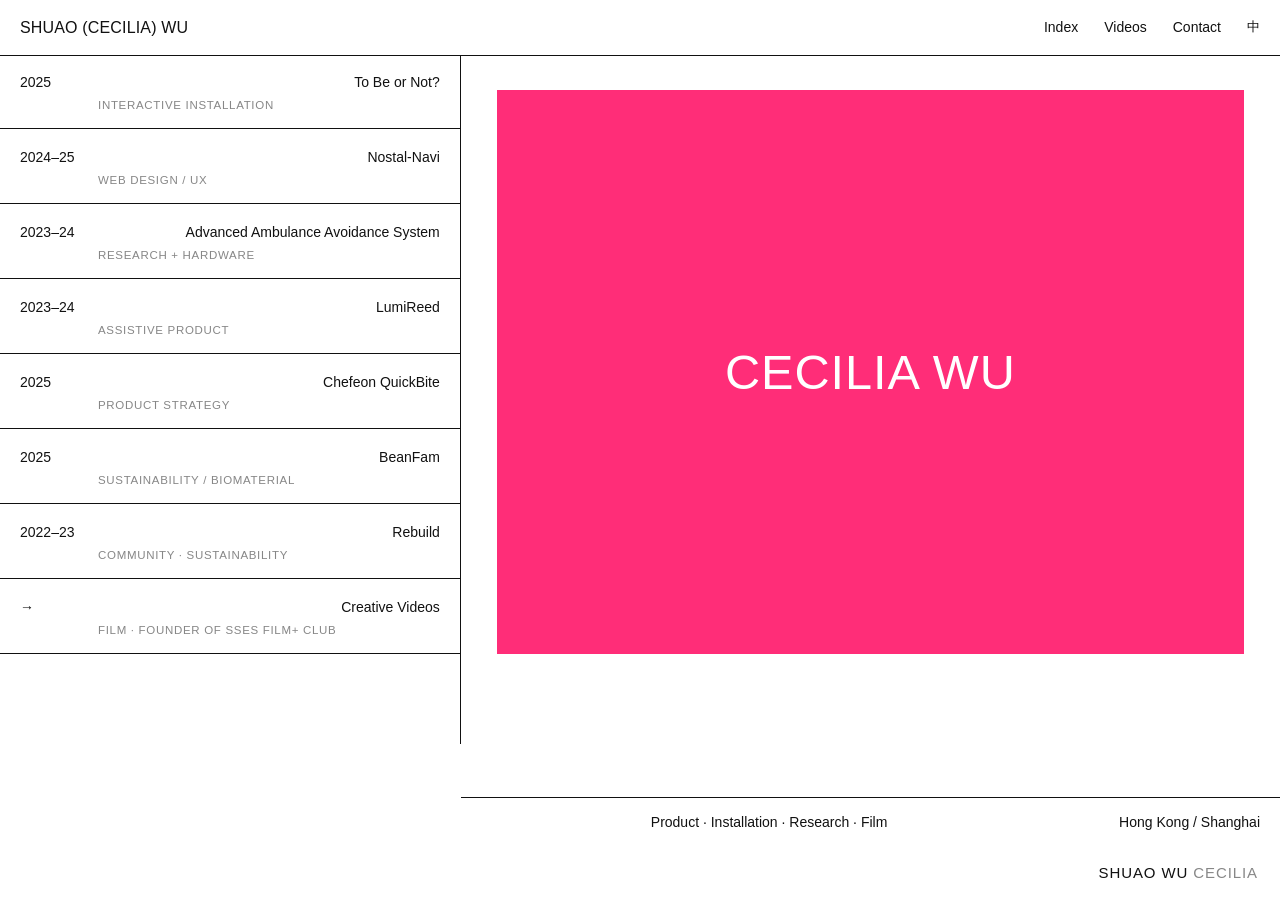
==== commit 3c6a3dec: "Add Rebuild project + contact page, white arrows, uppercase names, hover line-through animation" ====
--- a/index.html
+++ b/index.html
@@ -9,11 +9,11 @@
 </head>
 <body>
 <header>
-  <a class="brand" href="index.html">Shuao (Cecilia) Wu 吴书傲</a>
+  <a class="brand" href="index.html">SHUAO (CECILIA) WU</a>
   <div class="head-right">
     <a href="index.html" data-en="Index" data-zh="目录">Index</a>
     <a href="videos.html" data-en="Videos" data-zh="影像">Videos</a>
-    <a href="mailto:shuaowu07@connect.hku.hk">Email</a>
+    <a href="contact.html" data-en="Contact" data-zh="联系">Contact</a>
     <button id="langToggle">中</button>
   </div>
 </header>
@@ -34,7 +34,7 @@
   </div>
   <div class="idx-sub" data-en="Web Design / UX" data-zh="网页设计 / UX">Web Design / UX</div>
 </a>
-<a class="idx-cell" href="ctb-ambulance.html" data-img="assets/ambulance-1.jpg">
+<a class="idx-cell" href="ctb-ambulance.html" data-img="assets/ambulance-2.jpg">
   <div class="idx-top">
     <span class="y">2023–24</span>
     <span class="t">Advanced Ambulance Avoidance System</span>
@@ -62,6 +62,13 @@
   </div>
   <div class="idx-sub" data-en="Sustainability / Biomaterial" data-zh="可持续 / 生物材料">Sustainability / Biomaterial</div>
 </a>
+<a class="idx-cell" href="rebuild.html" data-img="assets/rebuild-1.jpg">
+  <div class="idx-top">
+    <span class="y">2022–23</span>
+    <span class="t">Rebuild</span>
+  </div>
+  <div class="idx-sub" data-en="Community · Sustainability" data-zh="社区 · 可持续设计">Community · Sustainability</div>
+</a>
 <a class="idx-cell" href="videos.html">
   <div class="idx-top">
     <span class="y">→</span>
@@ -73,7 +80,7 @@
 <section class="right">
 
 <div class="preview">
-  <div class="preview-pink"><div class="pink-name">Cecilia Wu</div></div>
+  <div class="preview-pink"><div class="pink-name">CECILIA WU</div></div>
   <img id="previewImg" src="assets/tobenot-research.jpg" alt="project preview">
 </div>
 <div class="home-foot">
@@ -83,7 +90,7 @@
 
 </section>
 </main>
-<div id="nameTag">书傲 <span>Cecilia</span></div>
+<div id="nameTag">SHUAO WU <span>CECILIA</span></div>
 <div class="lightbox" id="lightbox"><button class="lightbox-close">&times;</button><img src="" alt="board"></div>
 <script src="app.js"></script>
 </body>
--- a/style.css
+++ b/style.css
@@ -50,6 +50,7 @@
   padding:18px 20px 14px;
   border-bottom:1px solid var(--ink);
   display:block;
+  transition:background-color .3s ease,color .3s ease;
 }
 .idx-cell:hover{background:var(--ink);color:var(--paper)}
 .idx-top{
@@ -57,8 +58,13 @@
   font-size:14px;
 }
 .idx-top .y{flex:none;width:64px}
-.idx-top .t{font-weight:400}
-.idx-cell.active .t{text-decoration:line-through;text-decoration-thickness:1px}
+.idx-top .t{
+  font-weight:400;
+  background-image:linear-gradient(currentColor,currentColor);
+  background-size:0% 1px;background-repeat:no-repeat;background-position:0 58%;
+  transition:background-size .4s ease;
+}
+.idx-cell:hover .t,.idx-cell.active .t{background-size:100% 1px}
 .idx-sub{
   margin-top:5px;padding-left:78px;
   font-size:11.5px;letter-spacing:.06em;text-transform:uppercase;opacity:.5;
@@ -115,6 +121,7 @@
   padding:14px 18px;cursor:pointer;transition:opacity .15s;
 }
 .car-btn:hover{opacity:.3}
+.carousel.light .car-btn{color:#fff}
 .car-btn.prev{left:8px}
 .car-btn.next{right:8px}
 .car-count{
@@ -155,8 +162,9 @@
 
 /* ===== name tag ===== */
 #nameTag{
-  position:fixed;left:22px;bottom:16px;z-index:5;
-  font-size:15px;letter-spacing:.02em;cursor:pointer;user-select:none;
+  position:fixed;right:22px;bottom:16px;z-index:5;
+  font-size:15px;letter-spacing:.06em;cursor:pointer;user-select:none;
+  transition:color .25s ease;
 }
 #nameTag span{opacity:.5}
 
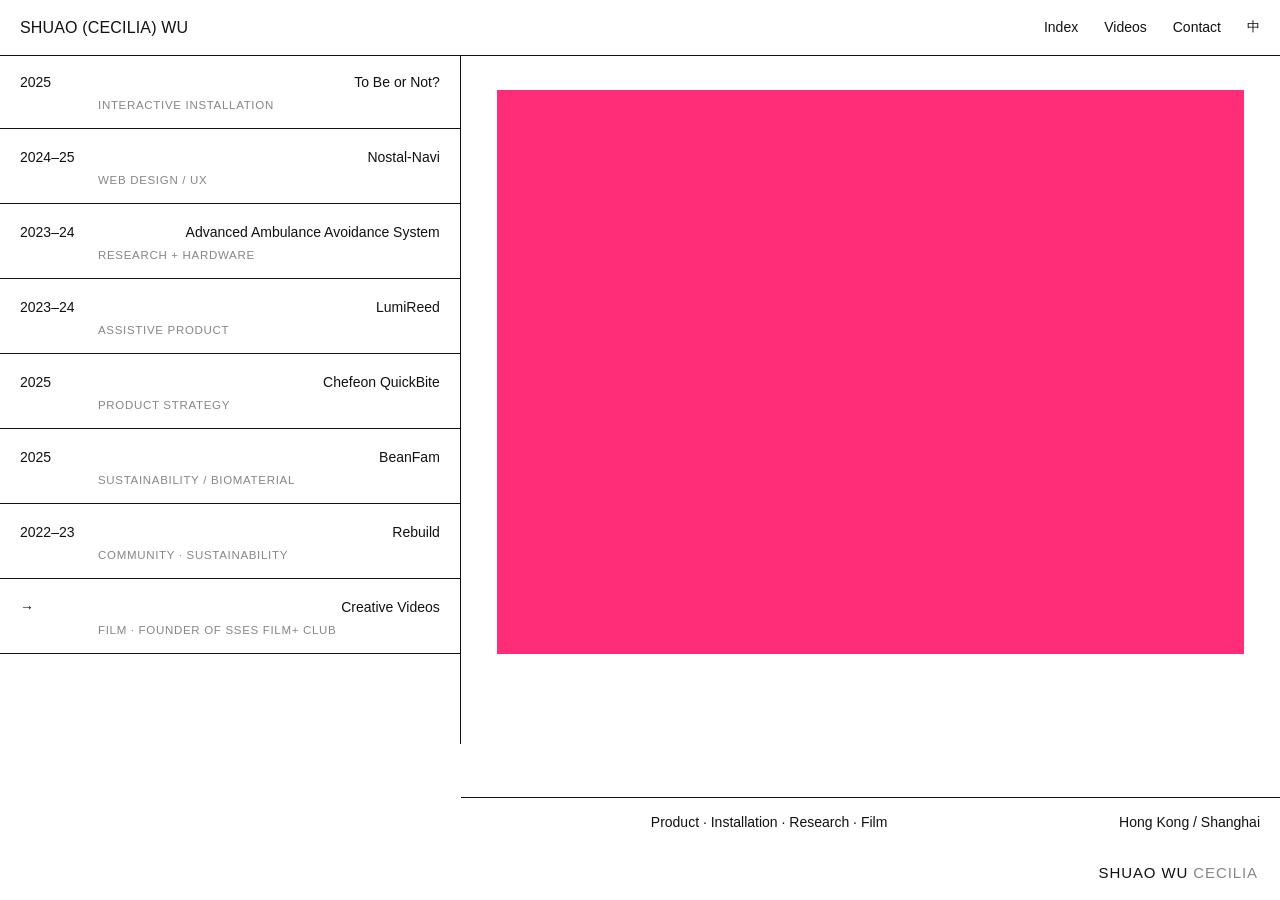
==== commit 1835d866: "Remove text from color block" ====
--- a/index.html
+++ b/index.html
@@ -80,7 +80,7 @@
 <section class="right">
 
 <div class="preview">
-  <div class="preview-pink"><div class="pink-name">CECILIA WU</div></div>
+  <div class="preview-pink"></div>
   <img id="previewImg" src="assets/tobenot-research.jpg" alt="project preview">
 </div>
 <div class="home-foot">
